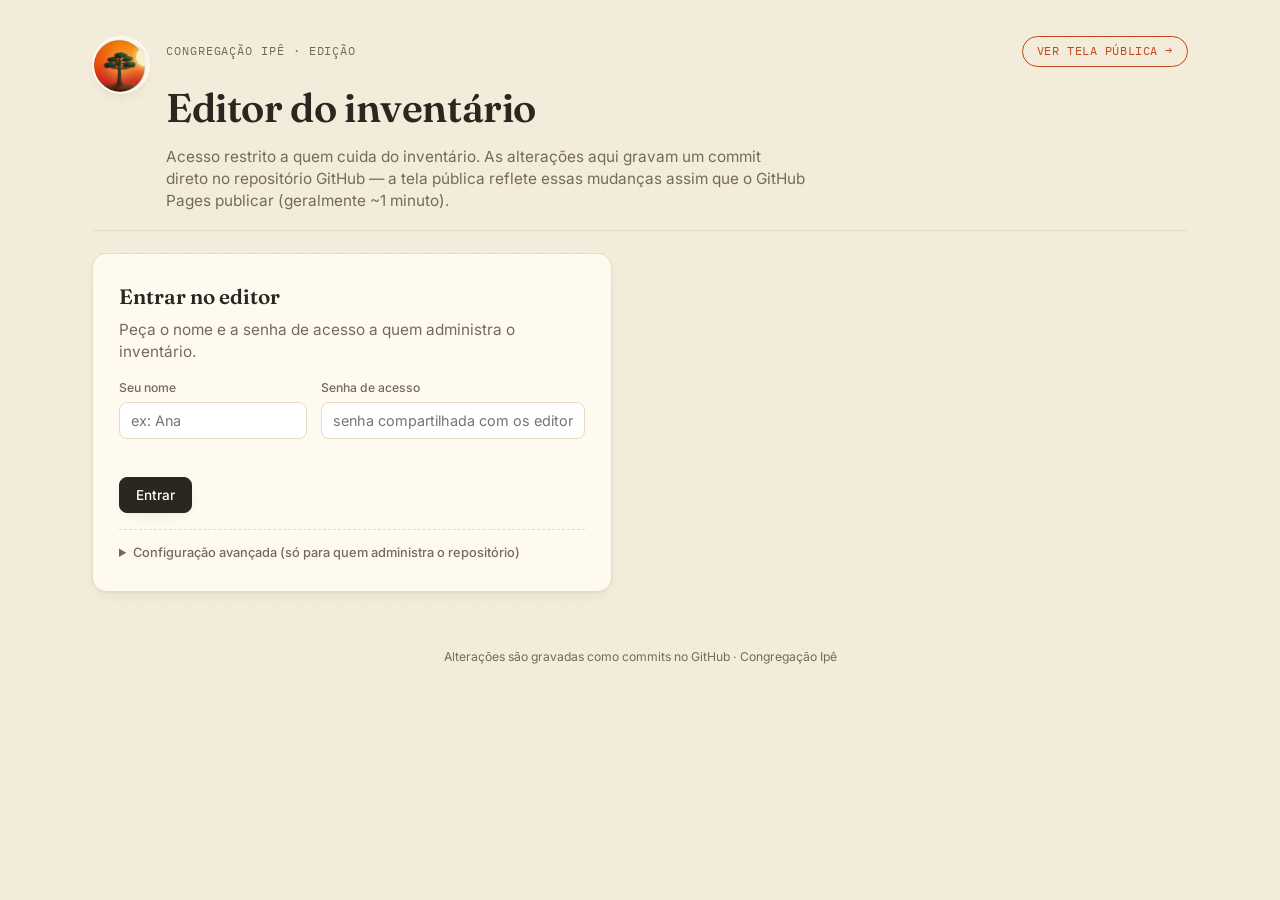
==== editor.html @ e7615183 "Paineis de estatistica clicaveis e ajustes de responsividade mobile Os 4 cards do dashboard (itens, " ====
<!DOCTYPE html>
<html lang="pt-BR">
<head>
<meta charset="UTF-8">
<title>Editor — Balcão de Literatura</title>
<link rel="icon" type="image/png" href="logo.png">
<link rel="preconnect" href="https://fonts.googleapis.com">
<link href="https://fonts.googleapis.com/css2?family=Fraunces:opsz,wght@9..144,400;9..144,500;9..144,600&family=Inter:wght@400;500;600&family=IBM+Plex+Mono:wght@500&display=swap" rel="stylesheet">
<link rel="stylesheet" href="style.css">
</head>
<body>
<div class="wrap">

  <div class="masthead">
    <div class="brandrow">
      <img src="logo.png" alt="Símbolo da Congregação Ipê" class="brandmark">
      <div class="brandtext">
        <p class="eyebrow"><span>Congregação Ipê · Edição</span><a class="badge-link" href="index.html">Ver tela pública →</a></p>
        <h1>Editor do inventário</h1>
        <p class="sub">Acesso restrito a quem cuida do inventário. As alterações aqui gravam um commit direto no repositório GitHub — a tela pública reflete essas mudanças assim que o GitHub Pages publicar (geralmente ~1 minuto).</p>
      </div>
    </div>
  </div>

  <!-- Tela de login: nada do inventário aparece antes de entrar -->
  <div class="login-gate" id="loginGate">
    <h2>Entrar no editor</h2>
    <p class="sub" style="margin-bottom:16px;">Peça o nome e a senha de acesso a quem administra o inventário.</p>
    <div class="login-fields">
      <div>
        <label>Seu nome</label>
        <input type="text" id="cfgName" placeholder="ex: Ana">
      </div>
      <div>
        <label>Senha de acesso</label>
        <input type="password" id="cfgToken" placeholder="senha compartilhada com os editores">
      </div>
    </div>
    <div class="newitem-error" id="loginError"></div>
    <div class="row" style="margin-top:14px;">
      <button class="btnline primary" id="btnLogin">Entrar</button>
    </div>
    <details class="advanced">
      <summary>Configuração avançada (só para quem administra o repositório)</summary>
      <div class="settings-grid">
        <div>
          <label>Usuário/organização do GitHub</label>
          <input type="text" id="cfgOwner" placeholder="vctorAgto">
        </div>
        <div>
          <label>Nome do repositório</label>
          <input type="text" id="cfgRepo" placeholder="inventario-ipe">
        </div>
        <div>
          <label>Branch</label>
          <input type="text" id="cfgBranch" placeholder="main">
        </div>
        <div>
          <label>Caminho do arquivo de dados</label>
          <input type="text" id="cfgPath" placeholder="data.json">
        </div>
      </div>
      <div class="settings-note">
        Deixe em branco pra usar os valores padrão deste repositório. A "senha de acesso" é, por baixo dos
        panos, um token do GitHub (fine-grained, permissão só de "Contents: Read and write" neste repositório)
        — quem administra gera esse token em github.com → Settings → Developer settings → Fine-grained tokens,
        e compartilha com os editores como se fosse uma senha única. Qualquer pessoa com essa senha consegue
        editar o repositório: não compartilhe fora do grupo de editores.
      </div>
    </details>
  </div>

  <!-- Conteúdo do editor: só aparece depois de entrar com sucesso -->
  <div id="appView" hidden>
    <div class="statusbar" id="statusbar"></div>

    <div class="row" style="justify-content:flex-end; margin-bottom:4px;">
      <button class="btnline small" id="btnLogout">Sair</button>
    </div>

    <div class="dash" id="dash"></div>

    <div class="searchrow">
      <input type="text" id="search" placeholder="Buscar por título ou código…">
    </div>

    <div class="drawers" id="drawers"></div>

    <div class="bulkrow">
      <h2 id="sectionTitle">Todos os itens</h2>
      <div class="bulkrow-actions">
        <button class="btnline" id="btnNewItem">+ Novo item</button>
        <button class="btnline" id="btnLoad">Recarregar do GitHub</button>
        <button class="btnline" id="bulkVerify">Marcar visíveis como verificados</button>
        <button class="btnline" id="btnCountMode">Iniciar novo levantamento</button>
        <button class="btnline primary" id="btnSave" disabled>Salvar no GitHub</button>
      </div>
    </div>

    <div class="count-progress" id="countProgress" hidden>
      <p id="countProgressText"></p>
      <div class="progress-outer"><div class="progress-inner" id="countProgressBar" style="width:0%"></div></div>
    </div>

    <div class="newitem-panel" id="newItemPanel" hidden>
      <h3 id="niHeading">Adicionar novo item</h3>
      <div class="newitem-grid">
        <div>
          <label>Código<span class="req">obrigatório</span></label>
          <input type="text" id="niCode" placeholder="ex: wp24.1">
        </div>
        <div>
          <label>Título<span class="req">obrigatório</span></label>
          <input type="text" id="niTitle" placeholder="ex: Como saber o que é certo e errado">
        </div>
        <div>
          <label>Categoria</label>
          <select id="niCat"></select>
        </div>
        <div>
          <label>Quantidade</label>
          <input type="number" id="niQty" min="0" value="0">
        </div>
        <div class="settings-full">
          <label>URL da imagem (opcional)</label>
          <input type="text" id="niImage" placeholder="https://.../capa-da-publicacao.jpg">
        </div>
      </div>
      <div class="newitem-error" id="niError"></div>
      <div class="row" style="margin-top:12px; justify-content:space-between;">
        <button class="btnline danger" id="btnNewItemRemove" hidden>Remover item</button>
        <div class="row" style="margin-left:auto;">
          <button class="btnline" id="btnNewItemCancel">Cancelar</button>
          <button class="btnline primary" id="btnNewItemConfirm">Adicionar item</button>
        </div>
      </div>
    </div>

    <div class="grid" id="grid"></div>
  </div>

  <footer>Alterações são gravadas como commits no GitHub · Congregação Ipê</footer>
</div>

<div class="toast" id="toast" hidden></div>

<div class="modal-overlay" id="modalOverlay" hidden>
  <div class="modal-card">
    <h3 id="modalTitle">Confirmar</h3>
    <p id="modalMessage"></p>
    <div class="row" style="justify-content:flex-end; margin-top:18px;">
      <button class="btnline" id="modalCancel">Cancelar</button>
      <button class="btnline primary" id="modalConfirm">Confirmar</button>
    </div>
  </div>
</div>

<script src="shared.js"></script>
<script>
// Valores padrão deste repositório — quem só tem a senha de acesso não precisa preencher nada disso.
const DEFAULTS = { owner: 'vctorAgto', repo: 'inventario-ipe', branch: 'main', path: 'data.json' };

let items = [];
let currentSha = null;
let dirty = false;
let activeCategory = CATEGORIES[0];
let searchTerm = "";
let editingIndex = null; // null = modo "novo item"; numero = editando items[editingIndex]
let statFilter = null; // null = navega por categoria; 'all' | 'verified' | 'attention'
let countMode = false;
let sessionConfirmed = new Set(); // codigos ja confirmados no levantamento em andamento

const els = {
  loginGate: document.getElementById('loginGate'),
  appView: document.getElementById('appView'),
  loginError: document.getElementById('loginError'),
  btnLogin: document.getElementById('btnLogin'),
  btnLogout: document.getElementById('btnLogout'),
  name: document.getElementById('cfgName'),
  owner: document.getElementById('cfgOwner'),
  repo: document.getElementById('cfgRepo'),
  branch: document.getElementById('cfgBranch'),
  path: document.getElementById('cfgPath'),
  token: document.getElementById('cfgToken'),
  statusbar: document.getElementById('statusbar'),
  drawers: document.getElementById('drawers'),
  grid: document.getElementById('grid'),
  dash: document.getElementById('dash'),
  sectionTitle: document.getElementById('sectionTitle'),
  btnSave: document.getElementById('btnSave'),
  btnLoad: document.getElementById('btnLoad'),
  bulkVerify: document.getElementById('bulkVerify'),
  search: document.getElementById('search'),
  btnNewItem: document.getElementById('btnNewItem'),
  btnCountMode: document.getElementById('btnCountMode'),
  countProgress: document.getElementById('countProgress'),
  countProgressText: document.getElementById('countProgressText'),
  countProgressBar: document.getElementById('countProgressBar'),
  toast: document.getElementById('toast'),
  modalOverlay: document.getElementById('modalOverlay'),
  modalTitle: document.getElementById('modalTitle'),
  modalMessage: document.getElementById('modalMessage'),
  modalCancel: document.getElementById('modalCancel'),
  modalConfirm: document.getElementById('modalConfirm'),
  newItemPanel: document.getElementById('newItemPanel'),
  niHeading: document.getElementById('niHeading'),
  niCode: document.getElementById('niCode'),
  niTitle: document.getElementById('niTitle'),
  niCat: document.getElementById('niCat'),
  niQty: document.getElementById('niQty'),
  niImage: document.getElementById('niImage'),
  niError: document.getElementById('niError'),
  btnNewItemCancel: document.getElementById('btnNewItemCancel'),
  btnNewItemConfirm: document.getElementById('btnNewItemConfirm'),
  btnNewItemRemove: document.getElementById('btnNewItemRemove')
};

function loadConfig(){
  const cfg = JSON.parse(localStorage.getItem('inv-github-config') || '{}');
  els.name.value = cfg.name || '';
  els.owner.value = cfg.owner || '';
  els.repo.value = cfg.repo || '';
  els.branch.value = cfg.branch || '';
  els.path.value = cfg.path || '';
  els.token.value = cfg.token || '';
  return cfg;
}
function saveConfig(){
  const cfg = {
    name: els.name.value.trim(),
    owner: els.owner.value.trim(),
    repo: els.repo.value.trim(),
    branch: els.branch.value.trim(),
    path: els.path.value.trim(),
    token: els.token.value.trim()
  };
  localStorage.setItem('inv-github-config', JSON.stringify(cfg));
  return cfg;
}
function getConfig(){
  const cfg = JSON.parse(localStorage.getItem('inv-github-config') || '{}');
  return {
    name: cfg.name || '',
    owner: cfg.owner || DEFAULTS.owner,
    repo: cfg.repo || DEFAULTS.repo,
    branch: cfg.branch || DEFAULTS.branch,
    path: cfg.path || DEFAULTS.path,
    token: cfg.token || ''
  };
}

function apiUrl(cfg){
  return `https://api.github.com/repos/${cfg.owner}/${cfg.repo}/contents/${cfg.path}`;
}

function setStatus(msg, isError){
  els.statusbar.textContent = msg;
  els.statusbar.classList.toggle('error', !!isError);
}

function showConfirm(message, opts){
  opts = opts || {};
  const title = opts.title || 'Confirmar';
  const confirmLabel = opts.confirmLabel || 'Confirmar';
  const danger = !!opts.danger;
  return new Promise((resolve) => {
    els.modalTitle.textContent = title;
    els.modalMessage.textContent = message;
    els.modalConfirm.textContent = confirmLabel;
    els.modalConfirm.classList.toggle('danger', danger);
    els.modalConfirm.classList.toggle('primary', !danger);
    els.modalOverlay.hidden = false;
    requestAnimationFrame(() => els.modalOverlay.classList.add('show'));

    function cleanup(result){
      els.modalOverlay.classList.remove('show');
      setTimeout(() => { els.modalOverlay.hidden = true; }, 150);
      els.modalConfirm.removeEventListener('click', onConfirm);
      els.modalCancel.removeEventListener('click', onCancel);
      els.modalOverlay.removeEventListener('click', onBackdrop);
      resolve(result);
    }
    function onConfirm(){ cleanup(true); }
    function onCancel(){ cleanup(false); }
    function onBackdrop(e){ if(e.target === els.modalOverlay) cleanup(false); }

    els.modalConfirm.addEventListener('click', onConfirm);
    els.modalCancel.addEventListener('click', onCancel);
    els.modalOverlay.addEventListener('click', onBackdrop);
  });
}

let toastTimer = null;
function showToast(msg, isError){
  clearTimeout(toastTimer);
  els.toast.textContent = msg;
  els.toast.hidden = false;
  els.toast.classList.toggle('error', !!isError);
  requestAnimationFrame(() => els.toast.classList.add('show'));
  toastTimer = setTimeout(() => {
    els.toast.classList.remove('show');
    setTimeout(() => { els.toast.hidden = true; }, 250);
  }, 4000);
}

function showApp(){
  els.loginGate.hidden = true;
  els.appView.hidden = false;
}
function showGate(msg, isError){
  els.appView.hidden = true;
  els.loginGate.hidden = false;
  els.loginError.textContent = msg || '';
  els.loginError.classList.toggle('error', !!isError);
}

async function loadFromGitHub(){
  const cfg = getConfig();
  if(!cfg.token){
    showGate('Preencha a senha de acesso para entrar.', true);
    return false;
  }
  setStatus('Carregando do GitHub...');
  try{
    const res = await fetch(`${apiUrl(cfg)}?ref=${encodeURIComponent(cfg.branch)}`, {
      headers: { 'Authorization': `Bearer ${cfg.token}`, 'Accept': 'application/vnd.github+json' }
    });
    if(!res.ok){
      const body = await res.text();
      throw new Error(`HTTP ${res.status} — ${body.slice(0,200)}`);
    }
    const json = await res.json();
    currentSha = json.sha;
    const decoded = base64ToUtf8(json.content.replace(/\n/g, ''));
    const payload = JSON.parse(decoded);
    items = payload.items || [];
    dirty = false;
    els.btnSave.disabled = true;
    showApp();
    setStatus('Carregado do GitHub. Última atualização: ' + formatDateTime(payload.updatedAt));
    render();
    return true;
  }catch(e){
    showGate('Não foi possível entrar: ' + e.message, true);
    return false;
  }
}

async function saveToGitHub(){
  const cfg = getConfig();
  if(!cfg.token){
    showGate('Preencha a senha de acesso.', true);
    return;
  }
  setStatus('Salvando no GitHub...');
  els.btnSave.disabled = true;
  const originalLabel = els.btnSave.textContent;
  els.btnSave.textContent = 'Salvando...';
  try{
    const payload = { items, updatedAt: new Date().toISOString() };
    const content = utf8ToBase64(JSON.stringify(payload, null, 2));
    const quem = cfg.name ? cfg.name : 'Editor';
    const body = {
      message: `Atualiza inventário — ${quem} — ` + new Date().toLocaleString('pt-BR'),
      content,
      branch: cfg.branch
    };
    if(currentSha) body.sha = currentSha;
    const res = await fetch(apiUrl(cfg), {
      method: 'PUT',
      headers: {
        'Authorization': `Bearer ${cfg.token}`,
        'Accept': 'application/vnd.github+json',
        'Content-Type': 'application/json'
      },
      body: JSON.stringify(body)
    });
    if(!res.ok){
      const errBody = await res.text();
      throw new Error(`HTTP ${res.status} — ${errBody.slice(0,200)}`);
    }
    const json = await res.json();
    currentSha = json.content.sha;
    dirty = false;
    setStatus('Salvo no GitHub às ' + new Date().toLocaleTimeString('pt-BR') + '. A tela pública atualiza em ~1 minuto.');
    showToast('✓ Inventário salvo no GitHub com sucesso.');
    els.btnSave.textContent = 'Salvo ✓';
    setTimeout(() => { els.btnSave.textContent = originalLabel; }, 2500);
  }catch(e){
    setStatus('Falha ao salvar: ' + e.message + ' — nada foi perdido, tente salvar de novo.', true);
    showToast('Falha ao salvar: ' + e.message, true);
    els.btnSave.textContent = originalLabel;
    els.btnSave.disabled = false;
  }
}

function markDirty(){
  dirty = true;
  els.btnSave.disabled = false;
  setStatus('Alterações não salvas — clique em "Salvar no GitHub" para gravar.');
}

function renderDash(){
  const countable = items.filter(it => it.quantity !== null);
  const total = countable.length;
  const verified = items.filter(it => it.status === 'Verificado').length;
  const totalQty = countable.reduce((s,it) => s + (Number(it.quantity)||0), 0);
  const pct = total ? Math.round((verified/total)*100) : 0;
  const attention = items.filter(it=>it.status==='Repor'||it.status==='Baixo Estoque').length;
  const isActive = (f) => statFilter === f ? 'active' : '';
  els.dash.innerHTML = `
    <div class="stat ${isActive('all')}" data-filter="all"><div class="n">${items.length}</div><div class="l">Itens no catálogo</div></div>
    <div class="stat ${isActive('all')}" data-filter="all"><div class="n">${totalQty.toLocaleString('pt-BR')}</div><div class="l">Exemplares em estoque</div></div>
    <div class="stat ${isActive('verified')}" data-filter="verified"><div class="n">${verified}/${total}</div><div class="l">Verificados</div>
      <div class="progress-outer"><div class="progress-inner" style="width:${pct}%"></div></div>
    </div>
    <div class="stat ${isActive('attention')}" data-filter="attention"><div class="n">${attention}</div><div class="l">Precisam de atenção</div></div>
  `;
  if(countMode) return;
  els.dash.querySelectorAll('.stat[data-filter]').forEach(el => {
    el.addEventListener('click', () => {
      statFilter = el.dataset.filter;
      searchTerm = '';
      els.search.value = '';
      renderDrawers();
      renderGrid();
    });
  });
}

function renderDrawers(){
  els.drawers.innerHTML = CATEGORIES.map(cat => {
    const key = CAT_KEY[cat];
    const catItems = items.filter(it => it.cat === cat);
    const verified = catItems.filter(it => it.status === 'Verificado').length;
    const active = (!searchTerm && !statFilter && cat === activeCategory) ? 'active' : '';
    return `<div class="drawer ${active}" data-cat="${cat}" style="--cat-color:var(--${key});--cat-bg:var(--${key}-bg);">
      <span class="icon">${ICONS[cat]}</span>
      <span class="name">${cat}</span>
      <span class="count">${verified}/${catItems.length} verificados</span>
    </div>`;
  }).join('');
  els.drawers.querySelectorAll('.drawer').forEach(el => {
    el.addEventListener('click', () => {
      activeCategory = el.dataset.cat;
      statFilter = null;
      searchTerm = '';
      els.search.value = '';
      renderDrawers();
      renderGrid();
    });
  });
}

function visibleItems(){
  if(countMode){
    let list = items.filter(it => !sessionConfirmed.has(it.code));
    if(searchTerm){
      const t = searchTerm.toLowerCase();
      list = list.filter(it => it.title.toLowerCase().includes(t) || it.code.toLowerCase().includes(t));
    }
    return list;
  }
  if(searchTerm){
    const t = searchTerm.toLowerCase();
    return items.filter(it => it.title.toLowerCase().includes(t) || it.code.toLowerCase().includes(t));
  }
  if(statFilter === 'all') return items;
  if(statFilter === 'verified') return items.filter(it => it.status === 'Verificado');
  if(statFilter === 'attention') return items.filter(it => it.status === 'Repor' || it.status === 'Baixo Estoque');
  return items.filter(it => it.cat === activeCategory);
}

function normalCardHTML(it, idx){
  const key = CAT_KEY[it.cat];
  const tok = STATUS_TOKEN[it.status] || 'pendente';
  const quantidadeHTML = it.quantity === null
    ? `<span class="continuo">Controle contínuo</span>`
    : `<div class="stepper">
        <button data-act="dec" data-idx="${idx}" aria-label="Diminuir">−</button>
        <input type="number" min="0" value="${it.quantity}" data-idx="${idx}" data-act="qty">
        <button data-act="inc" data-idx="${idx}" aria-label="Aumentar">+</button>
      </div>`;
  const thumbHTML = it.image ? `<img class="thumb" src="${it.image}" alt="${it.title}" loading="lazy" onerror="this.remove()">` : '';
  return `<div class="card" style="--cat-color:var(--${key});--cat-bg:var(--${key}-bg);">
    <button class="editbtn" data-act="edit" data-idx="${idx}">Editar</button>
    <span class="hole"></span>
    ${thumbHTML}
    <span class="code">${it.code}</span>
    <p class="title">${it.title}</p>
    <div class="row">
      ${quantidadeHTML}
      <select class="status" data-idx="${idx}" style="background:var(--${tok}-bg);color:var(--${tok});">
        <option ${it.status==='Pendente'?'selected':''}>Pendente</option>
        <option ${it.status==='Verificado'?'selected':''}>Verificado</option>
        <option ${it.status==='Baixo Estoque'?'selected':''}>Baixo Estoque</option>
        <option ${it.status==='Repor'?'selected':''}>Repor</option>
      </select>
    </div>
    <textarea class="note" rows="1" placeholder="Observação…" data-idx="${idx}">${it.note||''}</textarea>
    ${it.lastChecked ? `<div class="lastcheck">Verificado em ${it.lastChecked}</div>` : ''}
  </div>`;
}

function countCardHTML(it, idx){
  const key = CAT_KEY[it.cat];
  const quantidadeHTML = it.quantity === null
    ? `<span class="continuo">Controle contínuo</span>`
    : `<div class="stepper">
        <button data-act="dec" data-idx="${idx}" aria-label="Diminuir">−</button>
        <input type="number" min="0" value="${it.quantity}" data-idx="${idx}" data-act="qty">
        <button data-act="inc" data-idx="${idx}" aria-label="Aumentar">+</button>
      </div>`;
  const thumbHTML = it.image ? `<img class="thumb" src="${it.image}" alt="${it.title}" loading="lazy" onerror="this.remove()">` : '';
  return `<div class="card count-card" style="--cat-color:var(--${key});--cat-bg:var(--${key}-bg);">
    <span class="hole"></span>
    ${thumbHTML}
    <span class="code">${it.code}</span>
    <p class="title">${it.title}</p>
    <div class="row">
      ${quantidadeHTML}
    </div>
    <button class="btnline primary" data-act="confirm" data-idx="${idx}" style="width:100%;margin-top:11px;">Confirmar contagem ✓</button>
  </div>`;
}

function renderCountProgress(){
  const total = items.length;
  const done = sessionConfirmed.size;
  const pct = total ? Math.round((done/total)*100) : 0;
  els.countProgressText.textContent = `${done} de ${total} confirmados`;
  els.countProgressBar.style.width = pct + '%';
}

function renderGrid(){
  const list = visibleItems();
  if(countMode){
    renderCountProgress();
    els.sectionTitle.textContent = searchTerm ? `Resultados para "${searchTerm}"` : 'Levantamento em andamento';
    if(!list.length){
      els.grid.innerHTML = '<div class="empty">🎉 Levantamento concluído! Todos os itens foram confirmados. Clique em "Salvar no GitHub" pra gravar, ou "Encerrar levantamento" pra voltar à edição normal.</div>';
      return;
    }
    els.grid.innerHTML = list.map((it) => countCardHTML(it, items.indexOf(it))).join('');
    els.grid.querySelectorAll('[data-act="inc"]').forEach(b => b.addEventListener('click', () => bump(b.dataset.idx, 1)));
    els.grid.querySelectorAll('[data-act="dec"]').forEach(b => b.addEventListener('click', () => bump(b.dataset.idx, -1)));
    els.grid.querySelectorAll('[data-act="qty"]').forEach(inp => inp.addEventListener('change', () => {
      const idx = inp.dataset.idx;
      items[idx].quantity = Math.max(0, parseInt(inp.value)||0);
      markDirty();
    }));
    els.grid.querySelectorAll('[data-act="confirm"]').forEach(b => b.addEventListener('click', () => confirmCount(Number(b.dataset.idx))));
    return;
  }

  const filterLabels = { all: 'Todos os itens', verified: 'Itens verificados', attention: 'Itens que precisam de atenção' };
  els.sectionTitle.textContent = searchTerm ? `Resultados para "${searchTerm}"` : (filterLabels[statFilter] || activeCategory);
  if(!list.length){
    els.grid.innerHTML = '<div class="empty">Nenhum item encontrado. Clique em "Recarregar do GitHub" se a lista estiver vazia.</div>';
    return;
  }
  els.grid.innerHTML = list.map((it) => normalCardHTML(it, items.indexOf(it))).join('');

  els.grid.querySelectorAll('[data-act="inc"]').forEach(b => b.addEventListener('click', () => bump(b.dataset.idx, 1)));
  els.grid.querySelectorAll('[data-act="dec"]').forEach(b => b.addEventListener('click', () => bump(b.dataset.idx, -1)));
  els.grid.querySelectorAll('[data-act="edit"]').forEach(b => b.addEventListener('click', () => openEditPanel(Number(b.dataset.idx))));
  els.grid.querySelectorAll('[data-act="qty"]').forEach(inp => inp.addEventListener('change', () => {
    const idx = inp.dataset.idx;
    items[idx].quantity = Math.max(0, parseInt(inp.value)||0);
    afterEdit();
  }));
  els.grid.querySelectorAll('select.status').forEach(sel => sel.addEventListener('change', () => {
    const idx = sel.dataset.idx;
    items[idx].status = sel.value;
    if(sel.value === 'Verificado'){
      items[idx].lastChecked = new Date().toLocaleString('pt-BR');
    }
    afterEdit();
  }));
  els.grid.querySelectorAll('textarea.note').forEach(ta => ta.addEventListener('input', () => {
    items[ta.dataset.idx].note = ta.value;
    markDirty();
  }));
}

function confirmCount(idx){
  const it = items[idx];
  it.status = (it.quantity||0) === 0 ? 'Repor' : 'Verificado';
  it.lastChecked = new Date().toLocaleString('pt-BR');
  sessionConfirmed.add(it.code);
  afterEdit();
}

function startCountMode(){
  countMode = true;
  sessionConfirmed = new Set();
  searchTerm = '';
  els.search.value = '';
  els.drawers.hidden = true;
  els.countProgress.hidden = false;
  els.btnNewItem.hidden = true;
  els.btnLoad.hidden = true;
  els.bulkVerify.hidden = true;
  els.btnCountMode.textContent = 'Encerrar levantamento';
  render();
}

function endCountMode(){
  countMode = false;
  els.drawers.hidden = false;
  els.countProgress.hidden = true;
  els.btnNewItem.hidden = false;
  els.btnLoad.hidden = false;
  els.bulkVerify.hidden = false;
  els.btnCountMode.textContent = 'Iniciar novo levantamento';
  render();
}

function bump(idx, delta){
  items[idx].quantity = Math.max(0, (items[idx].quantity||0) + delta);
  afterEdit();
}

function afterEdit(){
  renderDash();
  renderDrawers();
  renderGrid();
  markDirty();
}

function render(){
  renderDash();
  renderDrawers();
  renderGrid();
}

els.search.addEventListener('input', (e) => {
  searchTerm = e.target.value.trim();
  renderDrawers();
  renderGrid();
});

els.bulkVerify.addEventListener('click', () => {
  const list = visibleItems();
  const now = new Date().toLocaleString('pt-BR');
  list.forEach(it => { it.status = 'Verificado'; it.lastChecked = now; });
  afterEdit();
});

els.btnCountMode.addEventListener('click', async () => {
  if(countMode){
    endCountMode();
  }else{
    const ok = await showConfirm(
      'Isso vai listar todos os itens como pendentes de contagem, até você confirmar cada um. Continuar?',
      { title: 'Iniciar levantamento', confirmLabel: 'Iniciar' }
    );
    if(!ok) return;
    startCountMode();
  }
});

els.btnLoad.addEventListener('click', loadFromGitHub);
els.btnSave.addEventListener('click', saveToGitHub);

els.btnLogin.addEventListener('click', async () => {
  if(!els.token.value.trim()){
    showGate('Preencha a senha de acesso.', true);
    return;
  }
  saveConfig();
  els.btnLogin.disabled = true;
  await loadFromGitHub();
  els.btnLogin.disabled = false;
});

els.btnLogout.addEventListener('click', async () => {
  if(dirty){
    const ok = await showConfirm('Existem alterações não salvas. Sair mesmo assim?', { title: 'Sair sem salvar?', confirmLabel: 'Sair', danger: true });
    if(!ok) return;
  }
  localStorage.removeItem('inv-github-config');
  els.token.value = '';
  items = [];
  dirty = false;
  showGate('Você saiu. Entre novamente com a senha de acesso.');
});

// --- Painel de item: adicionar novo ou editar existente (código é sempre obrigatório) ---
els.niCat.innerHTML = CATEGORIES.map(c => `<option>${c}</option>`).join('');

function openNewItemPanel(){
  editingIndex = null;
  els.niHeading.textContent = 'Adicionar novo item';
  els.btnNewItemConfirm.textContent = 'Adicionar item';
  els.btnNewItemRemove.hidden = true;
  els.newItemPanel.hidden = false;
  els.niCode.value = '';
  els.niTitle.value = '';
  els.niCat.value = activeCategory;
  els.niQty.value = 0;
  els.niImage.value = '';
  els.niError.textContent = '';
  els.niCode.focus();
}

function openEditPanel(idx){
  editingIndex = idx;
  const it = items[idx];
  els.niHeading.textContent = 'Editar item';
  els.btnNewItemConfirm.textContent = 'Salvar alterações';
  els.btnNewItemRemove.hidden = false;
  els.newItemPanel.hidden = false;
  els.niCode.value = it.code;
  els.niTitle.value = it.title;
  els.niCat.value = it.cat;
  els.niQty.value = it.quantity === null ? 0 : it.quantity;
  els.niImage.value = it.image || '';
  els.niError.textContent = '';
  els.newItemPanel.scrollIntoView({ behavior: 'smooth', block: 'center' });
  els.niCode.focus();
}

function closeNewItemPanel(){
  els.newItemPanel.hidden = true;
  els.niError.textContent = '';
  editingIndex = null;
}
els.btnNewItem.addEventListener('click', openNewItemPanel);
els.btnNewItemCancel.addEventListener('click', closeNewItemPanel);

els.btnNewItemConfirm.addEventListener('click', () => {
  const code = els.niCode.value.trim();
  const title = els.niTitle.value.trim();
  const cat = els.niCat.value;
  const quantity = Math.max(0, parseInt(els.niQty.value) || 0);
  const image = els.niImage.value.trim();

  if(!code){
    els.niError.textContent = 'O código é obrigatório.';
    els.niCode.focus();
    return;
  }
  if(!title){
    els.niError.textContent = 'O título é obrigatório.';
    els.niTitle.focus();
    return;
  }
  const codeLower = code.toLowerCase();
  const clash = items.some((it, i) => i !== editingIndex && it.code.toLowerCase() === codeLower);
  if(clash){
    els.niError.textContent = `Já existe um item com o código "${code}". Use um código diferente.`;
    els.niCode.focus();
    return;
  }

  if(editingIndex === null){
    items.push({ code, title, cat, image, quantity, status: 'Pendente', note: '', lastChecked: null });
  }else{
    const it = items[editingIndex];
    it.code = code;
    it.title = title;
    it.cat = cat;
    it.image = image;
    it.quantity = quantity;
  }

  activeCategory = cat;
  searchTerm = '';
  els.search.value = '';
  closeNewItemPanel();
  afterEdit();
});

els.btnNewItemRemove.addEventListener('click', async () => {
  if(editingIndex === null) return;
  const it = items[editingIndex];
  const ok = await showConfirm(`Remover "${it.title}" (${it.code}) do inventário?`, { title: 'Remover item?', confirmLabel: 'Remover', danger: true });
  if(!ok) return;
  items.splice(editingIndex, 1);
  closeNewItemPanel();
  afterEdit();
});

window.addEventListener('beforeunload', (e) => {
  if(dirty){ e.preventDefault(); e.returnValue = ''; }
});

const savedCfg = loadConfig();
if(savedCfg.token){
  showGate('Entrando...');
  loadFromGitHub();
}else{
  showGate();
}
</script>
</body>
</html>
---- style.css ----
:root{
  --bg:#f4ecda;
  --paper:#fffaf0;
  --ink:#2b2620;
  --ink-soft:#746a5c;
  --line:#e6dcc2;
  --accent:#c1481a;
  --shadow: 0 1px 2px rgba(43,38,32,.04), 0 6px 16px -8px rgba(43,38,32,.12);
  --shadow-hover: 0 2px 4px rgba(43,38,32,.06), 0 14px 28px -12px rgba(43,38,32,.18);

  --biblias:#7a2e2e;      --biblias-bg:#f5e4e1;
  --sentinela:#2b4570;    --sentinela-bg:#e3eaf6;
  --despertai:#a8571c;    --despertai-bg:#faead6;
  --livro:#2f6b4f;        --livro-bg:#e1f0e6;
  --livrolg:#1f7a7a;      --livrolg-bg:#dcf1f1;
  --brochura:#6a3f8f;     --brochura-bg:#ece1f5;
  --folheto:#55606b;      --folheto-bg:#e6eaee;
  --cartilha:#96790f;     --cartilha-bg:#f6efd4;
  --cantico:#a83b6b;      --cantico-bg:#f7e0ec;
  --outros:#6b4a35;       --outros-bg:#eee4da;

  --pendente:#8a8378;      --pendente-bg:#ecece6;
  --verificado:#2c5c3f;    --verificado-bg:#dfeee3;
  --baixo:#b5761a;         --baixo-bg:#faedd6;
  --repor:#a83a3a;         --repor-bg:#f7e0e0;
}

*{box-sizing:border-box;}
html,body{margin:0;}
body{
  background-color:var(--bg);
  background-image:
    radial-gradient(rgba(43,38,32,.035) 1px, transparent 1px);
  background-size:22px 22px;
  color:var(--ink);
  font-family:'Inter',system-ui,sans-serif;
  line-height:1.45;
}
h1,h2,h3{
  font-family:'Fraunces',serif;
  font-weight:600;
  margin:0;
}
.wrap{max-width:1140px;margin:0 auto;padding:36px 22px 90px;}

/* Masthead */
.masthead{margin-bottom:22px;padding-bottom:18px;border-bottom:1px solid var(--line);}
.brandrow{display:flex;gap:16px;align-items:flex-start;}
.brandmark{
  width:58px;height:58px;border-radius:50%;object-fit:cover;flex-shrink:0;
  box-shadow:var(--shadow);border:2px solid var(--paper);
}
.brandtext{flex:1;min-width:0;}
.eyebrow{
  display:flex;justify-content:space-between;align-items:center;flex-wrap:wrap;gap:8px;
  font-family:'IBM Plex Mono',monospace;
  font-size:.72rem;letter-spacing:.08em;text-transform:uppercase;
  color:var(--ink-soft);margin:0 0 12px;
}
.badge-link{
  color:var(--accent);text-decoration:none;border:1px solid var(--accent);
  border-radius:20px;padding:6px 14px;font-size:.72rem;letter-spacing:.05em;
  transition:.15s;
}
.badge-link:hover{background:var(--accent);color:#fff;box-shadow:var(--shadow);}
.masthead h1{font-size:2.5rem;margin-bottom:9px;letter-spacing:-.01em;}
.sub{color:var(--ink-soft);max-width:640px;margin:0;font-size:.96rem;}

/* Status bar */
.statusbar{
  background:var(--paper);border:1px solid var(--line);border-radius:10px;
  padding:11px 16px;font-size:.85rem;margin:16px 0;color:var(--ink-soft);
  box-shadow:var(--shadow);
}
.statusbar.error{border-color:#c96b6b;color:#a33;background:#fbeaea;}

/* Login gate (editor.html) */
.login-gate{
  background:var(--paper);border:1px solid var(--line);border-radius:14px;
  padding:28px 26px;margin:20px 0 40px;box-shadow:var(--shadow);max-width:520px;
}
.login-gate h2{font-size:1.3rem;margin-bottom:6px;}
.newitem-error.error{color:#a83a3a;}

/* Settings */
.settings{
  background:var(--paper);border:1px solid var(--line);border-radius:12px;
  padding:16px 20px;margin-bottom:16px;box-shadow:var(--shadow);
}
.settings summary{cursor:pointer;font-weight:600;font-size:.94rem;list-style:none;}
.settings summary::-webkit-details-marker{display:none;}
.settings summary::before{content:'▸ ';color:var(--accent);}
.settings[open] summary::before{content:'▾ ';}
.settings-grid{display:grid;grid-template-columns:repeat(2,1fr);gap:14px;margin-top:16px;}
.settings-full{grid-column:1/-1;}
.settings-note{font-size:.78rem;color:var(--ink-soft);margin-top:12px;line-height:1.6;}
.login-fields{display:grid;grid-template-columns:1fr 1.4fr;gap:14px;margin-top:6px;}
.advanced{margin-top:16px;border-top:1px dashed var(--line);padding-top:14px;}
.advanced summary{font-size:.8rem;color:var(--ink-soft);font-weight:500;}
.advanced summary::before{color:var(--ink-soft);}

label{display:block;font-size:.76rem;color:var(--ink-soft);margin-bottom:5px;font-weight:500;}
input[type=text],input[type=password],input[type=number],select,textarea{
  width:100%;border:1px solid var(--line);border-radius:8px;padding:9px 11px;
  font-family:inherit;font-size:.9rem;background:#fff;color:var(--ink);
  transition:border-color .15s, box-shadow .15s;
}
input:focus,select:focus,textarea:focus{
  outline:none;border-color:var(--accent);box-shadow:0 0 0 3px rgba(168,87,28,.14);
}

.row{display:flex;gap:8px;flex-wrap:wrap;}

.btnline{
  border:1px solid var(--line);background:var(--paper);color:var(--ink);
  padding:9px 16px;border-radius:8px;cursor:pointer;font-size:.85rem;font-weight:500;
  transition:.15s;font-family:inherit;box-shadow:var(--shadow);
}
.btnline:hover:not(:disabled){border-color:var(--accent);color:var(--accent);box-shadow:var(--shadow-hover);transform:translateY(-1px);}
.btnline.primary{background:var(--ink);color:#fff;border-color:var(--ink);}
.btnline.primary:hover:not(:disabled){background:var(--accent);border-color:var(--accent);color:#fff;}
.btnline.danger{color:#a83a3a;border-color:#e2c6c6;}
.btnline.danger:hover:not(:disabled){background:#a83a3a;border-color:#a83a3a;color:#fff;}
.btnline:disabled{opacity:.4;cursor:not-allowed;transform:none;}
.btnline.small{padding:5px 11px;font-size:.74rem;box-shadow:none;}

/* Dashboard */
.dash{display:grid;grid-template-columns:repeat(4,1fr);gap:12px;margin:22px 0;}
.stat{
  background:var(--paper);border:1px solid var(--line);border-radius:12px;padding:17px;
  box-shadow:var(--shadow);transition:box-shadow .15s, transform .15s, border-color .15s;
  cursor:pointer;border:1px solid var(--line);
}
.stat:hover{box-shadow:var(--shadow-hover);transform:translateY(-1px);}
.stat.active{border-color:var(--accent);box-shadow:inset 0 0 0 1.5px var(--accent);}
.stat .n{font-family:'Fraunces',serif;font-size:1.85rem;letter-spacing:-.01em;}
.stat .l{font-size:.76rem;color:var(--ink-soft);margin-top:3px;}
.progress-outer{height:6px;background:var(--line);border-radius:4px;margin-top:10px;overflow:hidden;}
.progress-inner{height:100%;background:var(--accent);border-radius:4px;transition:width .3s;}

/* Search */
.searchrow{margin:20px 0;}
.searchrow input{padding:13px 18px;border-radius:10px;font-size:.95rem;box-shadow:var(--shadow);}

/* Category drawers */
.drawers{display:flex;flex-wrap:wrap;gap:10px;margin:20px 0;}
.drawer{
  display:flex;align-items:center;gap:9px;padding:11px 15px;border-radius:10px;
  background:var(--cat-bg);border:1px solid transparent;cursor:pointer;font-size:.84rem;
  transition:transform .15s, box-shadow .15s;
}
.drawer:hover{transform:translateY(-1px);box-shadow:var(--shadow);}
.drawer.active{border-color:var(--cat-color);box-shadow:inset 0 0 0 1.5px var(--cat-color);}
.drawer .icon{
  font-family:'IBM Plex Mono',monospace;font-size:.66rem;font-weight:600;
  color:#fff;background:var(--cat-color);border-radius:6px;padding:4px 6px;letter-spacing:.02em;
}
.drawer .name{font-weight:600;color:var(--cat-color);}
.drawer .count{color:var(--ink-soft);font-size:.74rem;}
.drawer .pin{display:none;}

/* Bulk row / actions */
.bulkrow{display:flex;justify-content:space-between;align-items:center;margin:28px 0 14px;flex-wrap:wrap;gap:10px;}
.bulkrow h2{font-size:1.3rem;}
.bulkrow-actions{display:flex;gap:8px;flex-wrap:wrap;}

/* Item panel (novo / editar) */
.newitem-panel{
  background:var(--paper);border:1.5px dashed var(--accent);border-radius:12px;
  padding:20px;margin-bottom:20px;box-shadow:var(--shadow);
}
.newitem-panel h3{font-size:1.08rem;margin-bottom:14px;}
.newitem-grid{display:grid;grid-template-columns:repeat(4,1fr);gap:12px;}
.req{color:#a83a3a;font-size:.68rem;font-weight:700;margin-left:4px;}
.newitem-error{color:#a83a3a;font-size:.82rem;margin-top:10px;min-height:1.1em;}

/* Grid of cards */
.grid{display:grid;grid-template-columns:repeat(auto-fill,minmax(235px,1fr));gap:16px;}
.card{
  position:relative;background:var(--paper);border:1px solid var(--line);
  border-radius:14px;padding:17px;border-top:4px solid var(--cat-color);
  box-shadow:var(--shadow);transition:box-shadow .15s, transform .15s;
}
.card:hover{box-shadow:var(--shadow-hover);transform:translateY(-2px);}
.card .hole{
  position:absolute;top:11px;right:15px;width:8px;height:8px;border-radius:50%;
  background:var(--bg);border:1px solid var(--cat-color);
  box-shadow:inset 0 1px 2px rgba(0,0,0,.12);
}
.card .editbtn{
  position:absolute;top:9px;right:28px;border:none;background:none;color:var(--ink-soft);
  font-size:.68rem;cursor:pointer;padding:3px 6px;border-radius:5px;font-family:inherit;
  opacity:0;transition:opacity .15s, color .15s, background .15s;
}
.card:hover .editbtn{opacity:1;}
.card .editbtn:hover{color:var(--accent);background:var(--cat-bg);}
.thumb{
  width:100%;height:130px;object-fit:contain;border-radius:9px;
  margin-bottom:11px;background:var(--cat-bg);display:block;padding:6px;
}
.card .code{
  font-family:'IBM Plex Mono',monospace;font-size:.68rem;color:var(--cat-color);
  background:var(--cat-bg);padding:3px 9px;border-radius:20px;display:inline-block;
}
.card .title{font-family:'Fraunces',serif;font-size:1.04rem;margin:11px 0 12px;line-height:1.34;}
.card .row{align-items:center;justify-content:space-between;flex-wrap:nowrap;}

.stepper{display:flex;align-items:center;border:1px solid var(--line);border-radius:8px;overflow:hidden;}
.stepper button{
  width:28px;height:30px;border:none;background:#f2ecdd;cursor:pointer;font-size:1rem;color:var(--ink);
  transition:.15s;
}
.stepper button:hover{background:var(--accent);color:#fff;}
.stepper input{
  width:48px;text-align:center;border:none;border-left:1px solid var(--line);
  border-right:1px solid var(--line);border-radius:0;padding:6px 2px;
}
.continuo,.qty-static{font-size:.8rem;color:var(--ink-soft);font-weight:500;}

select.status{
  border:none;border-radius:20px;padding:7px 12px;font-size:.76rem;font-weight:600;
  cursor:pointer;
}
.status-pill{
  font-size:.76rem;font-weight:600;padding:5px 12px;border-radius:20px;
}

.note{width:100%;margin-top:11px;border:1px solid var(--line);border-radius:8px;padding:7px 9px;font-size:.82rem;resize:vertical;min-height:36px;}
.note-static{font-size:.82rem;color:var(--ink-soft);margin-top:11px;font-style:italic;}
.lastcheck{font-size:.7rem;color:var(--ink-soft);margin-top:10px;}

.empty{text-align:center;padding:46px 20px;color:var(--ink-soft);grid-column:1/-1;background:var(--paper);border:1px dashed var(--line);border-radius:12px;}

footer{text-align:center;color:var(--ink-soft);font-size:.76rem;margin-top:56px;}

/* Toast de confirmacao */
.toast{
  position:fixed;bottom:24px;right:24px;max-width:340px;z-index:1000;
  background:var(--ink);color:#fff;padding:14px 18px;border-radius:10px;
  box-shadow:var(--shadow-hover);font-size:.88rem;font-weight:500;
  opacity:0;transform:translateY(10px);transition:opacity .2s,transform .2s;
  pointer-events:none;
}
.toast.show{opacity:1;transform:translateY(0);}
.toast.error{background:#a83a3a;}

/* Modo de levantamento */
.count-progress{margin:6px 0 18px;}
.count-progress p{font-size:.82rem;color:var(--ink-soft);margin:0 0 6px;font-weight:500;}
.count-card{border-top-width:5px;}

/* Modal de confirmacao */
.modal-overlay{
  position:fixed;inset:0;background:rgba(43,38,32,.45);z-index:1100;
  display:flex;align-items:center;justify-content:center;padding:20px;
  opacity:0;transition:opacity .15s;
}
.modal-overlay.show{opacity:1;}
.modal-card{
  background:var(--paper);border-radius:14px;padding:26px 28px;max-width:420px;width:100%;
  box-shadow:var(--shadow-hover);transform:translateY(8px) scale(.98);transition:transform .15s;
}
.modal-overlay.show .modal-card{transform:translateY(0) scale(1);}
.modal-card h3{font-size:1.15rem;margin-bottom:10px;}
.modal-card p{margin:0;color:var(--ink-soft);font-size:.92rem;line-height:1.5;}

@media (max-width:820px){
  .dash{grid-template-columns:repeat(2,1fr);}
  .settings-grid,.login-fields{grid-template-columns:1fr;}
  .newitem-grid{grid-template-columns:repeat(2,1fr);}
}
@media (max-width:520px){
  .newitem-grid{grid-template-columns:1fr;}
  .masthead h1{font-size:1.9rem;}
  .brandmark{width:44px;height:44px;}
  .bulkrow{flex-direction:column;align-items:stretch;}
  .bulkrow-actions{flex-direction:column;}
  .bulkrow .btnline{width:100%;}
  .toast{left:16px;right:16px;bottom:16px;max-width:none;}
  .stat{padding:14px;}
  .stat .n{font-size:1.5rem;}
}
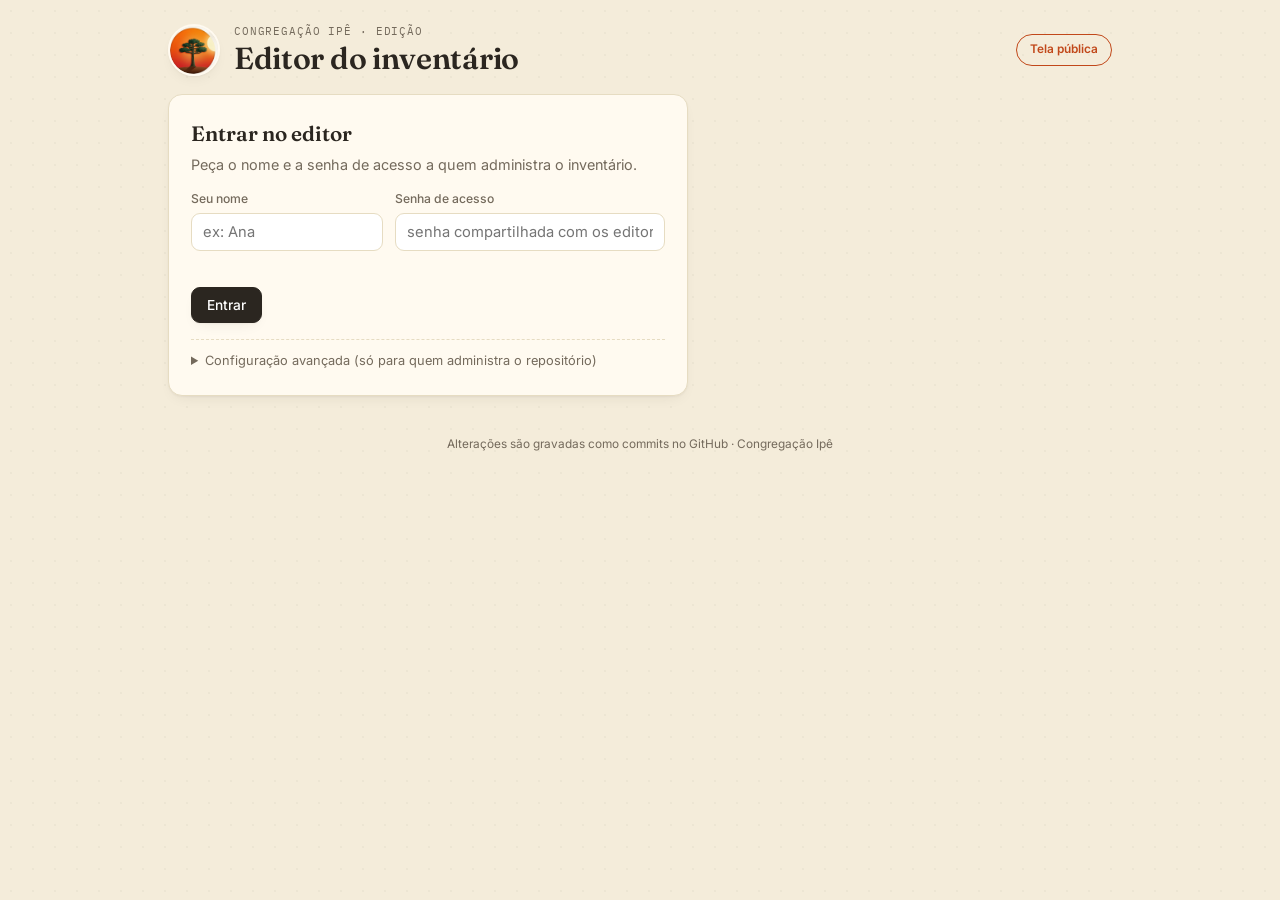
==== commit 8d740a54: "Levantamento mensal passo a passo e interface compacta - Categorias iguais às do relatório de estoqu" ====
--- a/editor.html
+++ b/editor.html
@@ -2,6 +2,7 @@
 <html lang="pt-BR">
 <head>
 <meta charset="UTF-8">
+<meta name="viewport" content="width=device-width, initial-scale=1">
 <title>Editor — Balcão de Literatura</title>
 <link rel="icon" type="image/png" href="logo.png">
 <link rel="preconnect" href="https://fonts.googleapis.com">
@@ -11,146 +12,142 @@
 <body>
 <div class="wrap">
 
-  <div class="masthead">
-    <div class="brandrow">
-      <img src="logo.png" alt="Símbolo da Congregação Ipê" class="brandmark">
-      <div class="brandtext">
-        <p class="eyebrow"><span>Congregação Ipê · Edição</span><a class="badge-link" href="index.html">Ver tela pública →</a></p>
-        <h1>Editor do inventário</h1>
-        <p class="sub">Acesso restrito a quem cuida do inventário. As alterações aqui gravam um commit direto no repositório GitHub — a tela pública reflete essas mudanças assim que o GitHub Pages publicar (geralmente ~1 minuto).</p>
-      </div>
-    </div>
-  </div>
+  <header class="masthead" id="masthead">
+    <img src="logo.png" alt="Símbolo da Congregação Ipê" class="brandmark">
+    <div class="brandtext">
+      <p class="eyebrow">Congregação Ipê · Edição</p>
+      <h1>Editor do inventário</h1>
+    </div>
+    <div class="head-actions">
+      <a class="badge-link" href="index.html">Tela pública</a>
+      <button class="badge-link" id="btnLogout" hidden>Sair</button>
+    </div>
+  </header>
 
   <!-- Tela de login: nada do inventário aparece antes de entrar -->
   <div class="login-gate" id="loginGate">
     <h2>Entrar no editor</h2>
-    <p class="sub" style="margin-bottom:16px;">Peça o nome e a senha de acesso a quem administra o inventário.</p>
+    <p class="muted" style="margin:0 0 14px;font-size:.9rem;">Peça o nome e a senha de acesso a quem administra o inventário.</p>
     <div class="login-fields">
       <div>
-        <label>Seu nome</label>
-        <input type="text" id="cfgName" placeholder="ex: Ana">
+        <label for="cfgName">Seu nome</label>
+        <input type="text" id="cfgName" placeholder="ex: Ana" autocomplete="name">
       </div>
       <div>
-        <label>Senha de acesso</label>
+        <label for="cfgToken">Senha de acesso</label>
         <input type="password" id="cfgToken" placeholder="senha compartilhada com os editores">
       </div>
     </div>
-    <div class="newitem-error" id="loginError"></div>
-    <div class="row" style="margin-top:14px;">
+    <div class="form-error" id="loginError"></div>
+    <div class="row" style="margin-top:12px;">
       <button class="btnline primary" id="btnLogin">Entrar</button>
     </div>
     <details class="advanced">
       <summary>Configuração avançada (só para quem administra o repositório)</summary>
       <div class="settings-grid">
-        <div>
-          <label>Usuário/organização do GitHub</label>
-          <input type="text" id="cfgOwner" placeholder="vctorAgto">
-        </div>
-        <div>
-          <label>Nome do repositório</label>
-          <input type="text" id="cfgRepo" placeholder="inventario-ipe">
-        </div>
-        <div>
-          <label>Branch</label>
-          <input type="text" id="cfgBranch" placeholder="main">
-        </div>
-        <div>
-          <label>Caminho do arquivo de dados</label>
-          <input type="text" id="cfgPath" placeholder="data.json">
-        </div>
+        <div><label>Usuário/organização do GitHub</label><input type="text" id="cfgOwner" placeholder="vctorAgto"></div>
+        <div><label>Nome do repositório</label><input type="text" id="cfgRepo" placeholder="inventario-ipe"></div>
+        <div><label>Branch</label><input type="text" id="cfgBranch" placeholder="main"></div>
+        <div><label>Caminho do arquivo de dados</label><input type="text" id="cfgPath" placeholder="data.json"></div>
       </div>
       <div class="settings-note">
         Deixe em branco pra usar os valores padrão deste repositório. A "senha de acesso" é, por baixo dos
-        panos, um token do GitHub (fine-grained, permissão só de "Contents: Read and write" neste repositório)
-        — quem administra gera esse token em github.com → Settings → Developer settings → Fine-grained tokens,
-        e compartilha com os editores como se fosse uma senha única. Qualquer pessoa com essa senha consegue
-        editar o repositório: não compartilhe fora do grupo de editores.
+        panos, um token do GitHub (fine-grained, permissão só de "Contents: Read and write" neste repositório).
+        Qualquer pessoa com essa senha consegue editar o repositório: não compartilhe fora do grupo de editores.
       </div>
     </details>
   </div>
 
-  <!-- Conteúdo do editor: só aparece depois de entrar com sucesso -->
-  <div id="appView" hidden>
-    <div class="statusbar" id="statusbar"></div>
-
-    <div class="row" style="justify-content:flex-end; margin-bottom:4px;">
-      <button class="btnline small" id="btnLogout">Sair</button>
-    </div>
-
-    <div class="dash" id="dash"></div>
-
-    <div class="searchrow">
-      <input type="text" id="search" placeholder="Buscar por título ou código…">
-    </div>
-
-    <div class="drawers" id="drawers"></div>
-
-    <div class="bulkrow">
-      <h2 id="sectionTitle">Todos os itens</h2>
-      <div class="bulkrow-actions">
-        <button class="btnline" id="btnNewItem">+ Novo item</button>
-        <button class="btnline" id="btnLoad">Recarregar do GitHub</button>
-        <button class="btnline" id="bulkVerify">Marcar visíveis como verificados</button>
-        <button class="btnline" id="btnCountMode">Iniciar novo levantamento</button>
-        <button class="btnline primary" id="btnSave" disabled>Salvar no GitHub</button>
+  <!-- Tela inicial do editor -->
+  <div id="homeView" hidden>
+    <p class="statusline" id="statusbar"></p>
+    <div id="notice"></div>
+    <div id="surveyCard"></div>
+
+    <div class="section-head">
+      <h2>Catálogo</h2>
+      <div class="row">
+        <button class="btnline small" id="btnLoad">↻ Recarregar</button>
+        <button class="btnline small" id="btnNewItem">+ Novo item</button>
       </div>
     </div>
-
-    <div class="count-progress" id="countProgress" hidden>
-      <p id="countProgressText"></p>
-      <div class="progress-outer"><div class="progress-inner" id="countProgressBar" style="width:0%"></div></div>
-    </div>
-
-    <div class="newitem-panel" id="newItemPanel" hidden>
-      <h3 id="niHeading">Adicionar novo item</h3>
-      <div class="newitem-grid">
-        <div>
-          <label>Código<span class="req">obrigatório</span></label>
-          <input type="text" id="niCode" placeholder="ex: wp24.1">
-        </div>
-        <div>
-          <label>Título<span class="req">obrigatório</span></label>
-          <input type="text" id="niTitle" placeholder="ex: Como saber o que é certo e errado">
-        </div>
-        <div>
-          <label>Categoria</label>
-          <select id="niCat"></select>
-        </div>
-        <div>
-          <label>Quantidade</label>
-          <input type="number" id="niQty" min="0" value="0">
-        </div>
-        <div class="settings-full">
-          <label>URL da imagem (opcional)</label>
-          <input type="text" id="niImage" placeholder="https://.../capa-da-publicacao.jpg">
-        </div>
+    <div class="toolbar">
+      <input type="search" id="search" placeholder="Buscar por título ou código…">
+    </div>
+    <div class="chips" id="chips"></div>
+    <div id="catalog"></div>
+  </div>
+
+  <!-- Assistente do levantamento mensal -->
+  <div id="wizardView" hidden>
+    <div class="wiz-top">
+      <div class="wiz-top-row">
+        <button class="btnline small" id="wizExit">✕ Sair</button>
+        <span class="wiz-month" id="wizMonth"></span>
+        <span class="wiz-month" id="wizStepLabel"></span>
       </div>
-      <div class="newitem-error" id="niError"></div>
-      <div class="row" style="margin-top:12px; justify-content:space-between;">
-        <button class="btnline danger" id="btnNewItemRemove" hidden>Remover item</button>
-        <div class="row" style="margin-left:auto;">
-          <button class="btnline" id="btnNewItemCancel">Cancelar</button>
-          <button class="btnline primary" id="btnNewItemConfirm">Adicionar item</button>
-        </div>
-      </div>
-    </div>
-
-    <div class="grid" id="grid"></div>
+      <div class="wiz-steps" id="wizSteps"></div>
+    </div>
+    <div id="wizBody"></div>
   </div>
 
-  <footer>Alterações são gravadas como commits no GitHub · Congregação Ipê</footer>
+  <footer id="footer">Alterações são gravadas como commits no GitHub · Congregação Ipê</footer>
 </div>
 
+<div class="wiz-foot" id="wizFoot" hidden>
+  <div class="wiz-foot-inner">
+    <button class="btnline" id="wizPrev">← Anterior</button>
+    <span class="savestate" id="wizSaveState"></span>
+    <button class="btnline primary" id="wizNext">Próximo →</button>
+  </div>
+</div>
+
+<div class="savebar" id="saveBar" hidden>
+  <div class="savebar-inner">
+    <span id="saveBarText">Alterações não salvas</span>
+    <button class="btnline accent small" id="btnSave">Salvar agora</button>
+  </div>
+</div>
+
 <div class="toast" id="toast" hidden></div>
 
+<div class="lightbox" id="lightbox" hidden>
+  <button class="lightbox-close" aria-label="Fechar">×</button>
+  <img id="lightboxImg" src="" alt="">
+</div>
+
+<!-- Confirmação genérica -->
 <div class="modal-overlay" id="modalOverlay" hidden>
   <div class="modal-card">
     <h3 id="modalTitle">Confirmar</h3>
     <p id="modalMessage"></p>
-    <div class="row" style="justify-content:flex-end; margin-top:18px;">
+    <div class="row" style="justify-content:flex-end;margin-top:18px;">
       <button class="btnline" id="modalCancel">Cancelar</button>
       <button class="btnline primary" id="modalConfirm">Confirmar</button>
+    </div>
+  </div>
+</div>
+
+<!-- Novo item / editar item -->
+<div class="modal-overlay" id="itemModal" hidden>
+  <div class="modal-card">
+    <h3 id="niHeading">Novo item</h3>
+    <div class="form-grid">
+      <div><label for="niCode">Código<span class="req">obrigatório</span></label><input type="text" id="niCode" placeholder="ex: wp24.1"></div>
+      <div><label for="niCat">Categoria</label><select id="niCat"></select></div>
+      <div class="full"><label for="niTitle">Título<span class="req">obrigatório</span></label><input type="text" id="niTitle" placeholder="ex: Como saber o que é certo e errado"></div>
+      <div id="niQtyWrap"><label for="niQty">Quantidade contada agora</label><input type="number" id="niQty" min="0" inputmode="numeric" placeholder="deixe vazio se não contou"></div>
+      <div class="full"><label for="niImage">URL da capa (opcional)</label><input type="text" id="niImage" placeholder="https://.../capa.jpg"></div>
+      <div class="full"><label for="niNote">Observação</label><input type="text" id="niNote" placeholder="opcional"></div>
+      <div class="full"><label class="check"><input type="checkbox" id="niReorder"> Pedir mais (estoque baixo)</label></div>
+    </div>
+    <div class="form-error" id="niError"></div>
+    <div class="row" style="justify-content:space-between;margin-top:8px;">
+      <button class="btnline danger" id="niRemove" hidden>Remover</button>
+      <div class="row" style="margin-left:auto;">
+        <button class="btnline" id="niCancel">Cancelar</button>
+        <button class="btnline primary" id="niSave">Salvar</button>
+      </div>
     </div>
   </div>
 </div>
@@ -159,80 +156,50 @@
 <script>
 // Valores padrão deste repositório — quem só tem a senha de acesso não precisa preencher nada disso.
 const DEFAULTS = { owner: 'vctorAgto', repo: 'inventario-ipe', branch: 'main', path: 'data.json' };
-
-let items = [];
+const STEP_OVERVIEW = 0;
+const STEP_REVIEW = CATEGORIES.length + 1;
+
+let data = normalizePayload({});
 let currentSha = null;
 let dirty = false;
-let activeCategory = CATEGORIES[0];
-let searchTerm = "";
-let editingIndex = null; // null = modo "novo item"; numero = editando items[editingIndex]
-let statFilter = null; // null = navega por categoria; 'all' | 'verified' | 'attention'
-let countMode = false;
-let sessionConfirmed = new Set(); // codigos ja confirmados no levantamento em andamento
-
-const els = {
-  loginGate: document.getElementById('loginGate'),
-  appView: document.getElementById('appView'),
-  loginError: document.getElementById('loginError'),
-  btnLogin: document.getElementById('btnLogin'),
-  btnLogout: document.getElementById('btnLogout'),
-  name: document.getElementById('cfgName'),
-  owner: document.getElementById('cfgOwner'),
-  repo: document.getElementById('cfgRepo'),
-  branch: document.getElementById('cfgBranch'),
-  path: document.getElementById('cfgPath'),
-  token: document.getElementById('cfgToken'),
-  statusbar: document.getElementById('statusbar'),
-  drawers: document.getElementById('drawers'),
-  grid: document.getElementById('grid'),
-  dash: document.getElementById('dash'),
-  sectionTitle: document.getElementById('sectionTitle'),
-  btnSave: document.getElementById('btnSave'),
-  btnLoad: document.getElementById('btnLoad'),
-  bulkVerify: document.getElementById('bulkVerify'),
-  search: document.getElementById('search'),
-  btnNewItem: document.getElementById('btnNewItem'),
-  btnCountMode: document.getElementById('btnCountMode'),
-  countProgress: document.getElementById('countProgress'),
-  countProgressText: document.getElementById('countProgressText'),
-  countProgressBar: document.getElementById('countProgressBar'),
-  toast: document.getElementById('toast'),
-  modalOverlay: document.getElementById('modalOverlay'),
-  modalTitle: document.getElementById('modalTitle'),
-  modalMessage: document.getElementById('modalMessage'),
-  modalCancel: document.getElementById('modalCancel'),
-  modalConfirm: document.getElementById('modalConfirm'),
-  newItemPanel: document.getElementById('newItemPanel'),
-  niHeading: document.getElementById('niHeading'),
-  niCode: document.getElementById('niCode'),
-  niTitle: document.getElementById('niTitle'),
-  niCat: document.getElementById('niCat'),
-  niQty: document.getElementById('niQty'),
-  niImage: document.getElementById('niImage'),
-  niError: document.getElementById('niError'),
-  btnNewItemCancel: document.getElementById('btnNewItemCancel'),
-  btnNewItemConfirm: document.getElementById('btnNewItemConfirm'),
-  btnNewItemRemove: document.getElementById('btnNewItemRemove')
-};
-
+let editSeq = 0;
+let saving = false;
+let saveAgain = false;
+// O que foi mexido nesta aba — usado pra juntar com o que outra pessoa salvou ao mesmo tempo.
+let touched = new Set();
+let removed = new Set();
+let surveyTouched = false;
+let undoCount = {};       // estado antes da 1ª contagem nesta aba (pra "apagar" um número digitado)
+let rolloverInfo = null;  // aviso de virada de mês
+
+let activeCat = null;
+let searchTerm = '';
+let step = STEP_OVERVIEW;
+let editingCode = null;
+let showCompare = false;
+let onlyChanged = true;
+
+const $ = (id) => document.getElementById(id);
+
+// ---------- Configuração / login ----------
 function loadConfig(){
   const cfg = JSON.parse(localStorage.getItem('inv-github-config') || '{}');
-  els.name.value = cfg.name || '';
-  els.owner.value = cfg.owner || '';
-  els.repo.value = cfg.repo || '';
-  els.branch.value = cfg.branch || '';
-  els.path.value = cfg.path || '';
-  els.token.value = cfg.token || '';
+  $('cfgName').value = cfg.name || '';
+  $('cfgOwner').value = cfg.owner || '';
+  $('cfgRepo').value = cfg.repo || '';
+  $('cfgBranch').value = cfg.branch || '';
+  $('cfgPath').value = cfg.path || '';
+  $('cfgToken').value = cfg.token || '';
   return cfg;
 }
 function saveConfig(){
   const cfg = {
-    name: els.name.value.trim(),
-    owner: els.owner.value.trim(),
-    repo: els.repo.value.trim(),
-    branch: els.branch.value.trim(),
-    path: els.path.value.trim(),
-    token: els.token.value.trim()
+    name: $('cfgName').value.trim(),
+    owner: $('cfgOwner').value.trim(),
+    repo: $('cfgRepo').value.trim(),
+    branch: $('cfgBranch').value.trim(),
+    path: $('cfgPath').value.trim(),
+    token: $('cfgToken').value.trim()
   };
   localStorage.setItem('inv-github-config', JSON.stringify(cfg));
   return cfg;
@@ -248,97 +215,98 @@
     token: cfg.token || ''
   };
 }
-
-function apiUrl(cfg){
-  return `https://api.github.com/repos/${cfg.owner}/${cfg.repo}/contents/${cfg.path}`;
-}
+function apiUrl(cfg){ return `https://api.github.com/repos/${cfg.owner}/${cfg.repo}/contents/${cfg.path}`; }
+function userName(){ return getConfig().name || 'Editor'; }
 
 function setStatus(msg, isError){
-  els.statusbar.textContent = msg;
-  els.statusbar.classList.toggle('error', !!isError);
-}
-
+  $('statusbar').textContent = msg;
+  $('statusbar').classList.toggle('error', !!isError);
+}
+
+function showView(which){
+  $('loginGate').hidden = which !== 'gate';
+  $('homeView').hidden = which !== 'home';
+  $('wizardView').hidden = which !== 'wizard';
+  $('wizFoot').hidden = which !== 'wizard';
+  $('masthead').hidden = which === 'wizard';
+  $('footer').hidden = which === 'wizard';
+  $('btnLogout').hidden = which === 'gate';
+  updateSaveBar();
+  window.scrollTo(0, 0);
+}
+function showGate(msg, isError){
+  showView('gate');
+  $('loginError').textContent = msg || '';
+  $('loginError').style.color = isError ? '' : 'var(--ink-soft)';
+}
+
+// ---------- Modal / toast ----------
 function showConfirm(message, opts){
   opts = opts || {};
-  const title = opts.title || 'Confirmar';
-  const confirmLabel = opts.confirmLabel || 'Confirmar';
-  const danger = !!opts.danger;
   return new Promise((resolve) => {
-    els.modalTitle.textContent = title;
-    els.modalMessage.textContent = message;
-    els.modalConfirm.textContent = confirmLabel;
-    els.modalConfirm.classList.toggle('danger', danger);
-    els.modalConfirm.classList.toggle('primary', !danger);
-    els.modalOverlay.hidden = false;
-    requestAnimationFrame(() => els.modalOverlay.classList.add('show'));
-
+    $('modalTitle').textContent = opts.title || 'Confirmar';
+    $('modalMessage').textContent = message;
+    $('modalConfirm').textContent = opts.confirmLabel || 'Confirmar';
+    $('modalConfirm').classList.toggle('danger', !!opts.danger);
+    $('modalConfirm').classList.toggle('primary', !opts.danger);
+    $('modalOverlay').hidden = false;
     function cleanup(result){
-      els.modalOverlay.classList.remove('show');
-      setTimeout(() => { els.modalOverlay.hidden = true; }, 150);
-      els.modalConfirm.removeEventListener('click', onConfirm);
-      els.modalCancel.removeEventListener('click', onCancel);
-      els.modalOverlay.removeEventListener('click', onBackdrop);
+      $('modalOverlay').hidden = true;
+      $('modalConfirm').removeEventListener('click', onOk);
+      $('modalCancel').removeEventListener('click', onNo);
+      $('modalOverlay').removeEventListener('click', onBackdrop);
       resolve(result);
     }
-    function onConfirm(){ cleanup(true); }
-    function onCancel(){ cleanup(false); }
-    function onBackdrop(e){ if(e.target === els.modalOverlay) cleanup(false); }
-
-    els.modalConfirm.addEventListener('click', onConfirm);
-    els.modalCancel.addEventListener('click', onCancel);
-    els.modalOverlay.addEventListener('click', onBackdrop);
+    function onOk(){ cleanup(true); }
+    function onNo(){ cleanup(false); }
+    function onBackdrop(e){ if(e.target === $('modalOverlay')) cleanup(false); }
+    $('modalConfirm').addEventListener('click', onOk);
+    $('modalCancel').addEventListener('click', onNo);
+    $('modalOverlay').addEventListener('click', onBackdrop);
   });
 }
 
 let toastTimer = null;
 function showToast(msg, isError){
   clearTimeout(toastTimer);
-  els.toast.textContent = msg;
-  els.toast.hidden = false;
-  els.toast.classList.toggle('error', !!isError);
-  requestAnimationFrame(() => els.toast.classList.add('show'));
+  const t = $('toast');
+  t.textContent = msg;
+  t.hidden = false;
+  t.classList.toggle('error', !!isError);
+  requestAnimationFrame(() => t.classList.add('show'));
   toastTimer = setTimeout(() => {
-    els.toast.classList.remove('show');
-    setTimeout(() => { els.toast.hidden = true; }, 250);
-  }, 4000);
-}
-
-function showApp(){
-  els.loginGate.hidden = true;
-  els.appView.hidden = false;
-}
-function showGate(msg, isError){
-  els.appView.hidden = true;
-  els.loginGate.hidden = false;
-  els.loginError.textContent = msg || '';
-  els.loginError.classList.toggle('error', !!isError);
+    t.classList.remove('show');
+    setTimeout(() => { t.hidden = true; }, 250);
+  }, 3500);
+}
+
+// ---------- GitHub ----------
+async function fetchRemote(cfg){
+  const res = await fetch(`${apiUrl(cfg)}?ref=${encodeURIComponent(cfg.branch)}&t=${Date.now()}`, {
+    headers: { 'Authorization': `Bearer ${cfg.token}`, 'Accept': 'application/vnd.github+json' },
+    cache: 'no-store'
+  });
+  if(!res.ok){
+    const body = await res.text();
+    throw new Error(`HTTP ${res.status} — ${body.slice(0, 200)}`);
+  }
+  const json = await res.json();
+  return { sha: json.sha, payload: normalizePayload(JSON.parse(base64ToUtf8(json.content.replace(/\n/g, '')))) };
 }
 
 async function loadFromGitHub(){
   const cfg = getConfig();
-  if(!cfg.token){
-    showGate('Preencha a senha de acesso para entrar.', true);
-    return false;
-  }
-  setStatus('Carregando do GitHub...');
+  if(!cfg.token){ showGate('Preencha a senha de acesso para entrar.', true); return false; }
   try{
-    const res = await fetch(`${apiUrl(cfg)}?ref=${encodeURIComponent(cfg.branch)}`, {
-      headers: { 'Authorization': `Bearer ${cfg.token}`, 'Accept': 'application/vnd.github+json' }
-    });
-    if(!res.ok){
-      const body = await res.text();
-      throw new Error(`HTTP ${res.status} — ${body.slice(0,200)}`);
-    }
-    const json = await res.json();
-    currentSha = json.sha;
-    const decoded = base64ToUtf8(json.content.replace(/\n/g, ''));
-    const payload = JSON.parse(decoded);
-    items = payload.items || [];
+    const remote = await fetchRemote(cfg);
+    currentSha = remote.sha;
+    data = remote.payload;
     dirty = false;
-    els.btnSave.disabled = true;
-    showApp();
-    setStatus('Carregado do GitHub. Última atualização: ' + formatDateTime(payload.updatedAt));
-    render();
+    touched = new Set(); removed = new Set(); surveyTouched = false; undoCount = {};
+    ensureMonth();
+    showView('home');
+    setStatus('Carregado do GitHub · última atualização ' + formatDateTime(data.updatedAt));
+    renderHome();
     return true;
   }catch(e){
     showGate('Não foi possível entrar: ' + e.message, true);
@@ -346,440 +314,715 @@
   }
 }
 
-async function saveToGitHub(){
+function putToGitHub(cfg, sha, message){
+  data.updatedAt = new Date().toISOString();
+  const body = {
+    message: message || `Atualiza inventário — ${cfg.name || 'Editor'} — ` + new Date().toLocaleString('pt-BR'),
+    content: utf8ToBase64(JSON.stringify(data, null, 2)),
+    branch: cfg.branch
+  };
+  if(sha) body.sha = sha;
+  return fetch(apiUrl(cfg), {
+    method: 'PUT',
+    headers: { 'Authorization': `Bearer ${cfg.token}`, 'Accept': 'application/vnd.github+json', 'Content-Type': 'application/json' },
+    body: JSON.stringify(body)
+  });
+}
+
+// Junta o que está no GitHub com o que foi mexido nesta aba (sem apagar a contagem de outra pessoa).
+function mergeRemote(remote){
+  const local = new Map(data.items.map(it => [it.code, it]));
+  const merged = remote.items.filter(it => !removed.has(it.code) && !touched.has(it.code));
+  touched.forEach(code => { if(local.has(code)) merged.push(local.get(code)); });
+  data.items = merged;
+  if(surveyTouched){
+    data.history = Object.assign({}, remote.history, data.history);
+  }else{
+    data.survey = remote.survey;
+    data.history = remote.history;
+  }
+}
+
+async function saveToGitHub(opts){
+  opts = opts || {};
   const cfg = getConfig();
-  if(!cfg.token){
-    showGate('Preencha a senha de acesso.', true);
-    return;
-  }
-  setStatus('Salvando no GitHub...');
-  els.btnSave.disabled = true;
-  const originalLabel = els.btnSave.textContent;
-  els.btnSave.textContent = 'Salvando...';
+  if(!cfg.token){ showGate('Preencha a senha de acesso.', true); return false; }
+  if(saving){ saveAgain = true; return false; }
+  saving = true;
+  const seqAtStart = editSeq;
+  setSaveState('Salvando…');
+  let ok = false;
   try{
-    const payload = { items, updatedAt: new Date().toISOString() };
-    const content = utf8ToBase64(JSON.stringify(payload, null, 2));
-    const quem = cfg.name ? cfg.name : 'Editor';
-    const body = {
-      message: `Atualiza inventário — ${quem} — ` + new Date().toLocaleString('pt-BR'),
-      content,
-      branch: cfg.branch
-    };
-    if(currentSha) body.sha = currentSha;
-    const res = await fetch(apiUrl(cfg), {
-      method: 'PUT',
-      headers: {
-        'Authorization': `Bearer ${cfg.token}`,
-        'Accept': 'application/vnd.github+json',
-        'Content-Type': 'application/json'
-      },
-      body: JSON.stringify(body)
-    });
+    let res = await putToGitHub(cfg, currentSha, opts.message);
+    if(res.status === 409 || res.status === 422){
+      // Alguém salvou enquanto você editava: busca a versão nova e junta com as suas mudanças.
+      const remote = await fetchRemote(cfg);
+      mergeRemote(remote.payload);
+      currentSha = remote.sha;
+      res = await putToGitHub(cfg, currentSha, opts.message);
+      if(res.ok && !$('homeView').hidden) renderHome();
+    }
     if(!res.ok){
       const errBody = await res.text();
-      throw new Error(`HTTP ${res.status} — ${errBody.slice(0,200)}`);
+      throw new Error(`HTTP ${res.status} — ${errBody.slice(0, 160)}`);
     }
     const json = await res.json();
     currentSha = json.content.sha;
-    dirty = false;
-    setStatus('Salvo no GitHub às ' + new Date().toLocaleTimeString('pt-BR') + '. A tela pública atualiza em ~1 minuto.');
-    showToast('✓ Inventário salvo no GitHub com sucesso.');
-    els.btnSave.textContent = 'Salvo ✓';
-    setTimeout(() => { els.btnSave.textContent = originalLabel; }, 2500);
+    if(editSeq === seqAtStart){
+      dirty = false;
+      touched = new Set(); removed = new Set(); surveyTouched = false;
+    }
+    ok = true;
+    setStatus('Salvo às ' + new Date().toLocaleTimeString('pt-BR') + ' · a tela pública atualiza em ~1 minuto.');
+    setSaveState('Salvo às ' + new Date().toLocaleTimeString('pt-BR', { hour: '2-digit', minute: '2-digit' }));
+    if(!opts.silent) showToast('✓ Salvo no GitHub.');
   }catch(e){
-    setStatus('Falha ao salvar: ' + e.message + ' — nada foi perdido, tente salvar de novo.', true);
+    setStatus('Falha ao salvar: ' + e.message + ' — nada foi perdido, tente de novo.', true);
+    setSaveState('Não salvou — tente de novo');
     showToast('Falha ao salvar: ' + e.message, true);
-    els.btnSave.textContent = originalLabel;
-    els.btnSave.disabled = false;
-  }
+  }finally{
+    saving = false;
+    updateSaveBar();
+    if(saveAgain){ saveAgain = false; if(dirty) saveToGitHub({ silent: true }); }
+  }
+  return ok;
 }
 
 function markDirty(){
   dirty = true;
-  els.btnSave.disabled = false;
-  setStatus('Alterações não salvas — clique em "Salvar no GitHub" para gravar.');
-}
-
-function renderDash(){
-  const countable = items.filter(it => it.quantity !== null);
-  const total = countable.length;
-  const verified = items.filter(it => it.status === 'Verificado').length;
-  const totalQty = countable.reduce((s,it) => s + (Number(it.quantity)||0), 0);
-  const pct = total ? Math.round((verified/total)*100) : 0;
-  const attention = items.filter(it=>it.status==='Repor'||it.status==='Baixo Estoque').length;
-  const isActive = (f) => statFilter === f ? 'active' : '';
-  els.dash.innerHTML = `
-    <div class="stat ${isActive('all')}" data-filter="all"><div class="n">${items.length}</div><div class="l">Itens no catálogo</div></div>
-    <div class="stat ${isActive('all')}" data-filter="all"><div class="n">${totalQty.toLocaleString('pt-BR')}</div><div class="l">Exemplares em estoque</div></div>
-    <div class="stat ${isActive('verified')}" data-filter="verified"><div class="n">${verified}/${total}</div><div class="l">Verificados</div>
-      <div class="progress-outer"><div class="progress-inner" style="width:${pct}%"></div></div>
-    </div>
-    <div class="stat ${isActive('attention')}" data-filter="attention"><div class="n">${attention}</div><div class="l">Precisam de atenção</div></div>
-  `;
-  if(countMode) return;
-  els.dash.querySelectorAll('.stat[data-filter]').forEach(el => {
-    el.addEventListener('click', () => {
-      statFilter = el.dataset.filter;
-      searchTerm = '';
-      els.search.value = '';
-      renderDrawers();
-      renderGrid();
+  editSeq++;
+  updateSaveBar();
+  setSaveState('Alterações ainda não salvas');
+}
+function touch(code){ touched.add(code); markDirty(); }
+
+function updateSaveBar(){
+  const onHome = !$('homeView').hidden;
+  $('saveBar').hidden = !(dirty && onHome);
+  $('btnSave').disabled = saving;
+  $('btnSave').textContent = saving ? 'Salvando…' : 'Salvar agora';
+}
+function setSaveState(msg){ $('wizSaveState').textContent = msg; }
+
+// ---------- Mês / levantamento ----------
+// Na virada do mês: guarda um retrato do mês que passou e começa o levantamento novo (tudo pendente).
+function ensureMonth(){
+  const m = currentMonth();
+  const old = data.survey && data.survey.month;
+  if(old === m) return;
+  if(old && old < m){
+    const qty = {};
+    let pending = 0;
+    data.items.forEach(it => {
+      qty[it.code] = Number(it.quantity) || 0;
+      if(it.countedMonth !== old) pending++;
     });
+    data.history[old] = {
+      label: 'Levantamento de ' + monthLabel(old),
+      closedAt: data.survey.closedAt || new Date().toISOString(),
+      by: data.survey.closedBy || 'fechado automaticamente na virada do mês',
+      qty, pending
+    };
+    rolloverInfo = { old, pending };
+  }
+  data.survey = { month: m, startedAt: new Date().toISOString(), closedAt: null, closedBy: null };
+  surveyTouched = true;
+  markDirty();
+}
+
+function baseQty(){
+  const k = baselineKey(data.history, currentMonth());
+  return k ? (data.history[k].qty || {}) : {};
+}
+// Quantidade de referência ("antes") de um item.
+function prevFor(it, base){
+  if(base && Object.prototype.hasOwnProperty.call(base, it.code)) return Number(base[it.code]) || 0;
+  if(isCounted(it) && it.prevQty !== undefined) return Number(it.prevQty) || 0;
+  return isCounted(it) ? null : Number(it.quantity) || 0;
+}
+
+function setCount(it, value){
+  const m = currentMonth();
+  if(value === null){
+    if(it.countedMonth !== m) return;
+    const u = undoCount[it.code];
+    if(u){
+      Object.assign(it, u);
+    }else{
+      it.quantity = it.prevQty !== undefined ? it.prevQty : it.quantity;
+      it.countedMonth = null;
+    }
+    if(data.survey.closedAt){ data.survey.closedAt = null; data.survey.closedBy = null; surveyTouched = true; }
+  }else{
+    if(it.countedMonth !== m){
+      if(!undoCount[it.code]){
+        undoCount[it.code] = { quantity: it.quantity, countedMonth: it.countedMonth, lastChecked: it.lastChecked, prevQty: it.prevQty, countedBy: it.countedBy };
+      }
+      it.prevQty = Number(it.quantity) || 0;
+    }
+    it.quantity = Math.max(0, value);
+    it.countedMonth = m;
+    it.lastChecked = nowBR();
+    it.countedBy = userName();
+  }
+  touch(it.code);
+}
+
+function catProgress(cat){
+  const list = data.items.filter(it => it.cat === cat);
+  const done = list.filter(isCounted).length;
+  return { total: list.length, done, left: list.length - done };
+}
+function totalProgress(){
+  const done = data.items.filter(isCounted).length;
+  return { total: data.items.length, done, left: data.items.length - done };
+}
+function surveyClosed(){
+  return data.survey.month === currentMonth() && !!data.survey.closedAt && totalProgress().left === 0;
+}
+
+// ---------- Tela inicial ----------
+function renderNotice(){
+  if(!rolloverInfo){ $('notice').innerHTML = ''; return; }
+  const m = currentMonth();
+  $('notice').innerHTML = `<div class="notice">
+    Começou o levantamento de <b>${monthLabel(m)}</b> — todos os itens voltaram para <b>Pendente</b>.
+    ${rolloverInfo.pending ? `O levantamento de ${monthLabel(rolloverInfo.old)} ficou com ${rolloverInfo.pending} item(ns) sem contagem.` : ''}
+  </div>`;
+}
+
+function renderSurveyCard(){
+  const m = currentMonth();
+  const p = totalProgress();
+  const closed = surveyClosed();
+  const pct = p.total ? Math.round(p.done / p.total * 100) : 0;
+  const cats = CATEGORIES.map(cat => {
+    const c = catProgress(cat);
+    return `<div class="survey-cat ${c.left === 0 ? 'complete' : ''}" style="${catStyle(cat)}"><span>${CAT_SHORT[cat]}</span><span>${c.done}/${c.total}</span></div>`;
+  }).join('');
+  const btnLabel = closed ? 'Ver resumo' : p.done === 0 ? 'Começar levantamento →' : `Continuar levantamento (faltam ${p.left}) →`;
+  $('surveyCard').innerHTML = `<section class="survey-card ${closed ? 'done' : ''}">
+    <div class="survey-top">
+      <div>
+        <h2>Levantamento de ${monthLabel(m)}</h2>
+        <p>${closed
+          ? `Concluído em ${formatDateTime(data.survey.closedAt)}${data.survey.closedBy ? ' por ' + esc(data.survey.closedBy) : ''}.`
+          : 'Conte o estoque no começo do mês. Todos os itens precisam ser preenchidos — se não tiver nenhum, coloque 0.'}</p>
+      </div>
+      <button class="btnline ${closed ? '' : 'accent'} big" id="btnStartSurvey">${btnLabel}</button>
+    </div>
+    <div class="progress-outer"><div class="progress-inner" style="width:${pct}%"></div></div>
+    <div class="survey-meta">
+      <span><b>${p.done}</b> de ${p.total} itens contados</span>
+      ${p.done ? '<button class="linkbtn" id="btnResetSurvey" style="font-size:.76rem;">Recomeçar do zero</button>' : ''}
+    </div>
+    <div class="survey-cats">${cats}</div>
+  </section>`;
+  $('btnStartSurvey').addEventListener('click', () => openWizard(closed ? STEP_REVIEW : firstIncompleteStep()));
+  const reset = $('btnResetSurvey');
+  if(reset) reset.addEventListener('click', resetSurvey);
+}
+
+async function resetSurvey(){
+  const ok = await showConfirm(`Isso apaga a contagem de ${monthLabel(currentMonth())} e deixa todos os itens pendentes de novo. Continuar?`,
+    { title: 'Recomeçar levantamento?', confirmLabel: 'Recomeçar', danger: true });
+  if(!ok) return;
+  data.items.forEach(it => { if(isCounted(it)) setCount(it, null); });
+  data.survey.closedAt = null; data.survey.closedBy = null; surveyTouched = true;
+  renderHome();
+}
+
+function baseList(){
+  if(!searchTerm) return data.items;
+  const t = searchTerm.toLowerCase();
+  return data.items.filter(it => it.title.toLowerCase().includes(t) || it.code.toLowerCase().includes(t));
+}
+
+function renderChips(){
+  const list = baseList();
+  const chip = (cat) => {
+    const n = cat ? list.filter(it => it.cat === cat).length : list.length;
+    const on = activeCat === cat ? 'on' : '';
+    return cat
+      ? `<button class="chip ${on}" data-cat="${esc(cat)}" style="${catStyle(cat)}">${CAT_SHORT[cat]} <span class="cnt">${n}</span></button>`
+      : `<button class="chip all ${on}" data-cat="">Todas <span class="cnt">${n}</span></button>`;
+  };
+  $('chips').innerHTML = chip(null) + CATEGORIES.map(chip).join('');
+  $('chips').querySelectorAll('.chip').forEach(b => b.addEventListener('click', () => {
+    activeCat = b.dataset.cat || null;
+    renderChips();
+    renderCatalog();
+  }));
+}
+
+function catalogRowHTML(it){
+  const st = itemState(it);
+  const sub = [
+    `<span class="pill ${st}">${STATE_LABEL[st]}</span>`,
+    it.reorder ? '<span class="pill pedir">Pedir mais</span>' : '',
+    it.lastChecked ? `<span>${esc(String(it.lastChecked).slice(0, 10))}${it.countedBy ? ' · ' + esc(it.countedBy) : ''}</span>` : '',
+    it.note ? `<span class="rnote">${esc(it.note)}</span>` : ''
+  ].join('');
+  const c = esc(it.code);
+  return `<div class="irow" style="${catStyle(it.cat)}">
+    ${thumbHTML(it)}
+    <div class="rmain">
+      <div class="rtitle"><span class="code">${c}</span>${esc(it.title)}</div>
+      <div class="rsub">${sub}</div>
+    </div>
+    <div class="stepper">
+      <button data-act="dec" data-code="${c}" aria-label="Diminuir">−</button>
+      <input type="number" min="0" inputmode="numeric" value="${Number(it.quantity) || 0}" data-act="qty" data-code="${c}">
+      <button data-act="inc" data-code="${c}" aria-label="Aumentar">+</button>
+    </div>
+    <button class="iconbtn" data-act="edit" data-code="${c}" aria-label="Editar item" title="Editar item">✎</button>
+  </div>`;
+}
+
+function findItem(code){ return data.items.find(it => it.code === code); }
+
+function renderCatalog(){
+  let list = baseList();
+  if(activeCat) list = list.filter(it => it.cat === activeCat);
+  const el = $('catalog');
+  if(!list.length){
+    el.innerHTML = '<div class="empty">Nenhum item encontrado.</div>';
+    return;
+  }
+  el.innerHTML = itemsByCategory(list).filter(g => g.items.length).map(({ cat, items }) => {
+    const done = items.filter(isCounted).length;
+    return `<section class="group" style="${catStyle(cat)}">
+      <div class="group-title"><span>${esc(cat)}</span><small>${done}/${items.length} contados</small></div>
+      <div class="rows">${items.map(catalogRowHTML).join('')}</div>
+    </section>`;
+  }).join('');
+}
+
+// Delegação de eventos do catálogo (não precisa religar a cada render).
+$('catalog').addEventListener('click', (e) => {
+  const b = e.target.closest('button[data-act]');
+  if(e.target.tagName === 'IMG' && e.target.closest('.rthumb')){ openLightbox(e.target.src); return; }
+  if(!b) return;
+  const it = findItem(b.dataset.code);
+  if(!it) return;
+  if(b.dataset.act === 'edit'){ openItemModal(it); return; }
+  const delta = b.dataset.act === 'inc' ? 1 : -1;
+  setCount(it, Math.max(0, (Number(it.quantity) || 0) + delta));
+  renderHome();
+});
+$('catalog').addEventListener('change', (e) => {
+  if(e.target.dataset.act !== 'qty') return;
+  const it = findItem(e.target.dataset.code);
+  if(!it) return;
+  setCount(it, Math.max(0, parseInt(e.target.value, 10) || 0));
+  renderHome();
+});
+
+function renderHome(){
+  renderNotice();
+  renderSurveyCard();
+  renderChips();
+  renderCatalog();
+  updateSaveBar();
+}
+
+// ---------- Assistente (passo a passo) ----------
+function firstIncompleteStep(){
+  const i = CATEGORIES.findIndex(cat => catProgress(cat).left > 0);
+  return totalProgress().done === 0 ? STEP_OVERVIEW : (i === -1 ? STEP_REVIEW : i + 1);
+}
+
+function openWizard(s){
+  step = s;
+  showCompare = false;
+  showView('wizard');
+  $('wizMonth').textContent = monthLabelCap(currentMonth());
+  setSaveState(dirty ? 'Alterações ainda não salvas' : '');
+  renderWizard();
+}
+
+async function goStep(s){
+  step = Math.max(STEP_OVERVIEW, Math.min(STEP_REVIEW, s));
+  renderWizard();
+  window.scrollTo(0, 0);
+  if(dirty) saveToGitHub({ silent: true }); // salva a cada passo pra não perder nada
+}
+
+function renderWizSteps(){
+  const bars = [];
+  CATEGORIES.forEach((cat, i) => {
+    const p = catProgress(cat);
+    const cls = p.left === 0 ? 'full' : p.done > 0 ? 'part' : '';
+    bars.push(`<button class="${cls} ${step === i + 1 ? 'cur' : ''}" data-step="${i + 1}" title="${esc(cat)}: ${p.done}/${p.total}"></button>`);
   });
-}
-
-function renderDrawers(){
-  els.drawers.innerHTML = CATEGORIES.map(cat => {
-    const key = CAT_KEY[cat];
-    const catItems = items.filter(it => it.cat === cat);
-    const verified = catItems.filter(it => it.status === 'Verificado').length;
-    const active = (!searchTerm && !statFilter && cat === activeCategory) ? 'active' : '';
-    return `<div class="drawer ${active}" data-cat="${cat}" style="--cat-color:var(--${key});--cat-bg:var(--${key}-bg);">
-      <span class="icon">${ICONS[cat]}</span>
-      <span class="name">${cat}</span>
-      <span class="count">${verified}/${catItems.length} verificados</span>
+  const t = totalProgress();
+  bars.push(`<button class="${surveyClosed() ? 'full' : ''} ${step === STEP_REVIEW ? 'cur' : ''}" data-step="${STEP_REVIEW}" title="Revisão"></button>`);
+  $('wizSteps').innerHTML = bars.join('');
+  $('wizSteps').querySelectorAll('button').forEach(b => b.addEventListener('click', () => goStep(Number(b.dataset.step))));
+  $('wizStepLabel').textContent = step === STEP_OVERVIEW ? `${t.done}/${t.total}` : step === STEP_REVIEW ? 'Revisão' : `Passo ${step}/${CATEGORIES.length}`;
+}
+
+function renderWizFoot(){
+  $('wizPrev').disabled = step === STEP_OVERVIEW;
+  if(step === STEP_OVERVIEW) $('wizNext').textContent = 'Começar →';
+  else if(step === CATEGORIES.length) $('wizNext').textContent = 'Revisar →';
+  else if(step === STEP_REVIEW) $('wizNext').textContent = surveyClosed() ? 'Voltar ao início' : 'Concluir ✓';
+  else $('wizNext').textContent = 'Próximo →';
+  $('wizNext').disabled = step === STEP_REVIEW && !surveyClosed() && totalProgress().left > 0;
+}
+
+function renderWizard(){
+  renderWizSteps();
+  renderWizFoot();
+  if(step === STEP_OVERVIEW) renderOverview();
+  else if(step === STEP_REVIEW) renderReview();
+  else renderCategoryStep(CATEGORIES[step - 1]);
+}
+
+function renderOverview(){
+  const m = currentMonth();
+  const t = totalProgress();
+  $('wizBody').innerHTML = `<div class="wiz-head">
+      <h2>${monthLabelCap(m)}</h2>
+      <p>Conte o estoque de cada categoria e digite a quantidade de <b>todos</b> os itens — se não tiver nenhum, coloque <b>0</b>.
+      Dá pra parar e continuar depois: cada passo é salvo sozinho. No fim, revise e conclua.</p>
+      <p style="font-size:.8rem;">Dica: é a mesma contagem pedida no relatório de estoque do JW Hub de ${monthLabel(prevMonthKey(m))} (prazo: dia 10).</p>
+    </div>
+    <div class="wiz-cats">
+      ${CATEGORIES.map((cat, i) => {
+        const p = catProgress(cat);
+        return `<button class="wiz-cat" data-step="${i + 1}" style="${catStyle(cat)}">
+          <span><b>${esc(cat)}</b><small>${p.total} itens</small></span>
+          <span class="st ${p.left === 0 ? 'ok' : 'no'}">${p.left === 0 ? 'Completo ✓' : p.done ? `Faltam ${p.left}` : 'Não começou'}</span>
+        </button>`;
+      }).join('')}
+      <button class="wiz-cat" data-step="${STEP_REVIEW}" style="--cat-color:var(--ink);">
+        <span><b>Revisão e conclusão</b><small>Resumo por categoria e comparação com o mês anterior</small></span>
+        <span class="st ${t.left === 0 ? 'ok' : 'no'}">${t.left === 0 ? 'Pronto ✓' : `${t.done}/${t.total}`}</span>
+      </button>
     </div>`;
+  $('wizBody').querySelectorAll('.wiz-cat').forEach(b => b.addEventListener('click', () => goStep(Number(b.dataset.step))));
+}
+
+function countRowHTML(it, base){
+  const counted = isCounted(it);
+  const prev = prevFor(it, base);
+  const c = esc(it.code);
+  return `<div class="crow ${counted ? 'filled' : ''}" data-row="${c}">
+    ${thumbHTML(it)}
+    <div class="rmain">
+      <div class="rtitle"><span class="code">${c}</span>${esc(it.title)}</div>
+      <div class="prev">${prev === null ? 'sem registro anterior' : 'antes: ' + fmt(prev)}${it.reorder ? ' · <span class="pill pedir">Pedir mais</span>' : ''}</div>
+    </div>
+    <div class="cinput">
+      ${prev !== null ? `<button class="same" data-same="${c}" data-v="${prev}" ${counted ? 'hidden' : ''} title="Usar o mesmo número de antes">= ${fmt(prev)}</button>` : ''}
+      <input type="number" min="0" inputmode="numeric" pattern="[0-9]*" data-code="${c}"
+        value="${counted ? Number(it.quantity) || 0 : ''}" placeholder="—" aria-label="Quantidade de ${esc(it.title)}">
+    </div>
+    <span class="okmark">${counted ? '✓' : ''}</span>
+  </div>`;
+}
+
+function renderCategoryStep(cat){
+  const list = sortItems(data.items.filter(it => it.cat === cat));
+  const base = baseQty();
+  $('wizBody').innerHTML = `<div class="wiz-head" style="${catStyle(cat)}">
+      <h2>${esc(cat)}</h2>
+      <p>Digite quanto tem de cada item. Se não tiver nenhum, coloque 0. O botão <b>“= n”</b> repete o número de antes.</p>
+    </div>
+    <div class="wiz-tools">
+      <span class="left-badge" id="leftBadge"></span>
+      <button class="btnline small" id="fillZero">Colocar 0 nos que faltam</button>
+    </div>
+    <div class="rows" style="${catStyle(cat)}">${list.length ? list.map(it => countRowHTML(it, base)).join('') : '<div class="empty">Nenhum item nesta categoria.</div>'}</div>`;
+  updateCatBadge(cat);
+
+  const body = $('wizBody');
+  body.querySelectorAll('input[data-code]').forEach(inp => {
+    inp.addEventListener('input', () => onCountInput(inp, cat));
+    inp.addEventListener('keydown', (e) => { if(e.key === 'Enter'){ e.preventDefault(); focusNext(inp); } });
+  });
+  body.querySelectorAll('[data-same]').forEach(b => b.addEventListener('click', () => {
+    const inp = body.querySelector(`input[data-code="${CSS.escape(b.dataset.same)}"]`);
+    inp.value = b.dataset.v;
+    onCountInput(inp, cat);
+    focusNext(inp);
+  }));
+  body.querySelector('#fillZero').addEventListener('click', async () => {
+    const empty = [...body.querySelectorAll('input[data-code]')].filter(i => i.value === '');
+    if(!empty.length){ showToast('Todos os itens desta categoria já estão preenchidos.'); return; }
+    const ok = await showConfirm(`Colocar 0 em ${empty.length} item(ns) que ainda estão vazios em ${cat}? Use só se você conferiu que não tem nenhum.`,
+      { title: 'Colocar 0 nos que faltam?', confirmLabel: 'Colocar 0' });
+    if(!ok) return;
+    empty.forEach(i => { i.value = '0'; onCountInput(i, cat); });
+  });
+}
+
+$('wizBody').addEventListener('click', (e) => {
+  if(e.target.tagName === 'IMG' && e.target.closest('.rthumb')) openLightbox(e.target.src);
+});
+
+function focusNext(inp){
+  const all = [...$('wizBody').querySelectorAll('input[data-code]')];
+  const next = all[all.indexOf(inp) + 1];
+  if(next){ next.focus(); next.scrollIntoView({ block: 'center', behavior: 'smooth' }); }
+  else inp.blur();
+}
+
+// Atualiza só a linha mexida (sem redesenhar a tela, pra não perder o foco do teclado).
+function onCountInput(inp, cat){
+  const it = findItem(inp.dataset.code);
+  if(!it) return;
+  const raw = inp.value.trim();
+  const v = raw === '' ? null : Math.max(0, parseInt(raw, 10));
+  if(v !== null && isNaN(v)) return;
+  setCount(it, v);
+  const row = inp.closest('.crow');
+  row.classList.toggle('filled', v !== null);
+  row.classList.remove('missing');
+  row.querySelector('.okmark').textContent = v !== null ? '✓' : '';
+  const same = row.querySelector('[data-same]');
+  if(same) same.hidden = v !== null;
+  updateCatBadge(cat);
+  renderWizSteps();
+}
+
+function updateCatBadge(cat){
+  const p = catProgress(cat);
+  const el = $('leftBadge');
+  if(!el) return;
+  el.textContent = p.left === 0 ? `Tudo preenchido ✓ (${p.total})` : `Faltam ${p.left} de ${p.total}`;
+  el.classList.toggle('ok', p.left === 0);
+}
+
+function reviewCatHTML(cat, base){
+  const list = sortItems(data.items.filter(it => it.cat === cat));
+  const p = catProgress(cat);
+  const withQty = list.filter(it => isCounted(it) && (Number(it.quantity) || 0) > 0);
+  const total = withQty.reduce((s, it) => s + (Number(it.quantity) || 0), 0);
+  const lines = withQty.map(it => {
+    const prev = prevFor(it, base);
+    const d = prev === null ? null : (Number(it.quantity) || 0) - prev;
+    const dHTML = d ? `<span class="d ${d > 0 ? 'up' : 'down'}">${d > 0 ? '+' : '−'}${fmt(Math.abs(d))}</span>` : '';
+    return `<div class="review-line"><span><span class="mono" style="font-family:'IBM Plex Mono',monospace;font-size:.78rem;">(${esc(it.code)})</span> ${esc(it.title)}</span><span class="q">${fmt(it.quantity)}${dHTML}</span></div>`;
   }).join('');
-  els.drawers.querySelectorAll('.drawer').forEach(el => {
-    el.addEventListener('click', () => {
-      activeCategory = el.dataset.cat;
-      statFilter = null;
-      searchTerm = '';
-      els.search.value = '';
-      renderDrawers();
-      renderGrid();
-    });
+  return `<details class="review-cat" style="${catStyle(cat)}">
+    <summary>
+      <span><b>${esc(cat)}</b><small>Itens com alguma quantidade: ${withQty.length} · ${fmt(total)} exemplares</small></span>
+      <span class="st ${p.left === 0 ? 'ok' : 'no'}" style="font-size:.78rem;font-weight:600;color:var(--${p.left === 0 ? 'contado' : 'falta'});">${p.left === 0 ? '✓' : `faltam ${p.left}`}</span>
+    </summary>
+    <div class="review-list">${lines || '<div class="review-line"><span class="muted">Nenhum item com quantidade.</span></div>'}</div>
+  </details>`;
+}
+
+function renderReview(){
+  const m = currentMonth();
+  const t = totalProgress();
+  const base = baseQty();
+  const closed = surveyClosed();
+  let top = '';
+  if(closed){
+    top = `<div class="done-box">✓ Levantamento concluído em ${formatDateTime(data.survey.closedAt)}${data.survey.closedBy ? ' por ' + esc(data.survey.closedBy) : ''}.
+      Se precisar corrigir algum número, é só voltar na categoria e alterar.</div>`;
+  }else if(t.left > 0){
+    const missing = CATEGORIES.map((cat, i) => ({ cat, i, p: catProgress(cat) })).filter(x => x.p.left > 0);
+    top = `<div class="missing-box"><b>Faltam ${t.left} item(ns) para concluir.</b> Todos precisam de um número, nem que seja 0.
+      <ul>${missing.map(x => `<li>${esc(x.cat)}: ${x.p.left} — <button class="linkbtn" data-step="${x.i + 1}">preencher</button></li>`).join('')}</ul></div>`;
+  }else{
+    top = `<div class="done-box">Tudo preenchido! Confira o resumo e toque em <b>Concluir</b>.</div>`;
+  }
+  $('wizBody').innerHTML = `<div class="wiz-head">
+      <h2>Revisão e conclusão</h2>
+      <p>${monthLabelCap(m)} · confira se as quantidades estão certas. Toque numa categoria pra ver os itens.</p>
+    </div>
+    ${top}
+    ${CATEGORIES.map(cat => reviewCatHTML(cat, base)).join('')}
+    <div class="row" style="margin:14px 0;">
+      <button class="btnline" id="btnCopy">📋 Copiar resumo</button>
+      <button class="btnline" id="btnToggleCompare">${showCompare ? 'Esconder comparação' : '⇄ Comparar com o mês anterior'}</button>
+    </div>
+    <div id="compareWrap" ${showCompare ? '' : 'hidden'}>
+      <div class="row" style="justify-content:flex-end;margin-bottom:8px;">
+        <label class="check"><input type="checkbox" id="onlyChanged" ${onlyChanged ? 'checked' : ''}> Mostrar só o que mudou</label>
+      </div>
+      <div id="compareTable">${showCompare ? compareHTML(data.items, data.history, { onlyChanged }) : ''}</div>
+    </div>`;
+  $('wizBody').querySelectorAll('[data-step]').forEach(b => b.addEventListener('click', () => goStep(Number(b.dataset.step))));
+  $('btnCopy').addEventListener('click', copySummary);
+  $('btnToggleCompare').addEventListener('click', () => { showCompare = !showCompare; renderReview(); });
+  const oc = $('onlyChanged');
+  if(oc) oc.addEventListener('change', () => { onlyChanged = oc.checked; $('compareTable').innerHTML = compareHTML(data.items, data.history, { onlyChanged }); });
+}
+
+function summaryText(){
+  const lines = [`Levantamento de ${monthLabel(currentMonth())} — Congregação Ipê`, ''];
+  CATEGORIES.forEach(cat => {
+    const list = sortItems(data.items.filter(it => it.cat === cat && isCounted(it) && (Number(it.quantity) || 0) > 0));
+    lines.push(cat.toUpperCase());
+    if(!list.length) lines.push('  Itens com alguma quantidade: 0');
+    list.forEach(it => lines.push(`  (${it.code}) ${it.title}: ${it.quantity}`));
+    lines.push('');
   });
-}
-
-function visibleItems(){
-  if(countMode){
-    let list = items.filter(it => !sessionConfirmed.has(it.code));
-    if(searchTerm){
-      const t = searchTerm.toLowerCase();
-      list = list.filter(it => it.title.toLowerCase().includes(t) || it.code.toLowerCase().includes(t));
-    }
-    return list;
-  }
-  if(searchTerm){
-    const t = searchTerm.toLowerCase();
-    return items.filter(it => it.title.toLowerCase().includes(t) || it.code.toLowerCase().includes(t));
-  }
-  if(statFilter === 'all') return items;
-  if(statFilter === 'verified') return items.filter(it => it.status === 'Verificado');
-  if(statFilter === 'attention') return items.filter(it => it.status === 'Repor' || it.status === 'Baixo Estoque');
-  return items.filter(it => it.cat === activeCategory);
-}
-
-function normalCardHTML(it, idx){
-  const key = CAT_KEY[it.cat];
-  const tok = STATUS_TOKEN[it.status] || 'pendente';
-  const quantidadeHTML = it.quantity === null
-    ? `<span class="continuo">Controle contínuo</span>`
-    : `<div class="stepper">
-        <button data-act="dec" data-idx="${idx}" aria-label="Diminuir">−</button>
-        <input type="number" min="0" value="${it.quantity}" data-idx="${idx}" data-act="qty">
-        <button data-act="inc" data-idx="${idx}" aria-label="Aumentar">+</button>
-      </div>`;
-  const thumbHTML = it.image ? `<img class="thumb" src="${it.image}" alt="${it.title}" loading="lazy" onerror="this.remove()">` : '';
-  return `<div class="card" style="--cat-color:var(--${key});--cat-bg:var(--${key}-bg);">
-    <button class="editbtn" data-act="edit" data-idx="${idx}">Editar</button>
-    <span class="hole"></span>
-    ${thumbHTML}
-    <span class="code">${it.code}</span>
-    <p class="title">${it.title}</p>
-    <div class="row">
-      ${quantidadeHTML}
-      <select class="status" data-idx="${idx}" style="background:var(--${tok}-bg);color:var(--${tok});">
-        <option ${it.status==='Pendente'?'selected':''}>Pendente</option>
-        <option ${it.status==='Verificado'?'selected':''}>Verificado</option>
-        <option ${it.status==='Baixo Estoque'?'selected':''}>Baixo Estoque</option>
-        <option ${it.status==='Repor'?'selected':''}>Repor</option>
-      </select>
-    </div>
-    <textarea class="note" rows="1" placeholder="Observação…" data-idx="${idx}">${it.note||''}</textarea>
-    ${it.lastChecked ? `<div class="lastcheck">Verificado em ${it.lastChecked}</div>` : ''}
-  </div>`;
-}
-
-function countCardHTML(it, idx){
-  const key = CAT_KEY[it.cat];
-  const quantidadeHTML = it.quantity === null
-    ? `<span class="continuo">Controle contínuo</span>`
-    : `<div class="stepper">
-        <button data-act="dec" data-idx="${idx}" aria-label="Diminuir">−</button>
-        <input type="number" min="0" value="${it.quantity}" data-idx="${idx}" data-act="qty">
-        <button data-act="inc" data-idx="${idx}" aria-label="Aumentar">+</button>
-      </div>`;
-  const thumbHTML = it.image ? `<img class="thumb" src="${it.image}" alt="${it.title}" loading="lazy" onerror="this.remove()">` : '';
-  return `<div class="card count-card" style="--cat-color:var(--${key});--cat-bg:var(--${key}-bg);">
-    <span class="hole"></span>
-    ${thumbHTML}
-    <span class="code">${it.code}</span>
-    <p class="title">${it.title}</p>
-    <div class="row">
-      ${quantidadeHTML}
-    </div>
-    <button class="btnline primary" data-act="confirm" data-idx="${idx}" style="width:100%;margin-top:11px;">Confirmar contagem ✓</button>
-  </div>`;
-}
-
-function renderCountProgress(){
-  const total = items.length;
-  const done = sessionConfirmed.size;
-  const pct = total ? Math.round((done/total)*100) : 0;
-  els.countProgressText.textContent = `${done} de ${total} confirmados`;
-  els.countProgressBar.style.width = pct + '%';
-}
-
-function renderGrid(){
-  const list = visibleItems();
-  if(countMode){
-    renderCountProgress();
-    els.sectionTitle.textContent = searchTerm ? `Resultados para "${searchTerm}"` : 'Levantamento em andamento';
-    if(!list.length){
-      els.grid.innerHTML = '<div class="empty">🎉 Levantamento concluído! Todos os itens foram confirmados. Clique em "Salvar no GitHub" pra gravar, ou "Encerrar levantamento" pra voltar à edição normal.</div>';
-      return;
-    }
-    els.grid.innerHTML = list.map((it) => countCardHTML(it, items.indexOf(it))).join('');
-    els.grid.querySelectorAll('[data-act="inc"]').forEach(b => b.addEventListener('click', () => bump(b.dataset.idx, 1)));
-    els.grid.querySelectorAll('[data-act="dec"]').forEach(b => b.addEventListener('click', () => bump(b.dataset.idx, -1)));
-    els.grid.querySelectorAll('[data-act="qty"]').forEach(inp => inp.addEventListener('change', () => {
-      const idx = inp.dataset.idx;
-      items[idx].quantity = Math.max(0, parseInt(inp.value)||0);
-      markDirty();
-    }));
-    els.grid.querySelectorAll('[data-act="confirm"]').forEach(b => b.addEventListener('click', () => confirmCount(Number(b.dataset.idx))));
+  return lines.join('\n');
+}
+async function copySummary(){
+  const text = summaryText();
+  try{
+    await navigator.clipboard.writeText(text);
+    showToast('✓ Resumo copiado. É só colar no WhatsApp ou onde precisar.');
+  }catch(e){
+    const ta = document.createElement('textarea');
+    ta.value = text;
+    document.body.appendChild(ta);
+    ta.select();
+    const ok = document.execCommand('copy');
+    ta.remove();
+    showToast(ok ? '✓ Resumo copiado.' : 'Não foi possível copiar neste navegador.', !ok);
+  }
+}
+
+async function concludeSurvey(){
+  const t = totalProgress();
+  if(t.left > 0){ showToast(`Ainda faltam ${t.left} item(ns).`, true); return; }
+  const ok = await showConfirm(`Concluir o levantamento de ${monthLabel(currentMonth())} com ${t.total} itens contados?`,
+    { title: 'Concluir levantamento', confirmLabel: 'Concluir' });
+  if(!ok) return;
+  const m = currentMonth();
+  const qty = {};
+  data.items.forEach(it => { qty[it.code] = Number(it.quantity) || 0; });
+  data.history[m] = { label: 'Levantamento de ' + monthLabel(m), closedAt: new Date().toISOString(), by: userName(), qty, pending: 0 };
+  data.survey.closedAt = new Date().toISOString();
+  data.survey.closedBy = userName();
+  surveyTouched = true;
+  markDirty();
+  renderWizard();
+  const saved = await saveToGitHub({ silent: true, message: `Conclui levantamento de ${monthLabel(m)} — ${userName()}` });
+  showToast(saved ? '✓ Levantamento concluído e salvo!' : 'Concluído, mas não salvou — toque em Salvar.', !saved);
+}
+
+$('wizPrev').addEventListener('click', () => goStep(step - 1));
+$('wizNext').addEventListener('click', () => {
+  if(step === STEP_REVIEW){
+    if(surveyClosed()) exitWizard();
+    else concludeSurvey();
     return;
   }
-
-  const filterLabels = { all: 'Todos os itens', verified: 'Itens verificados', attention: 'Itens que precisam de atenção' };
-  els.sectionTitle.textContent = searchTerm ? `Resultados para "${searchTerm}"` : (filterLabels[statFilter] || activeCategory);
-  if(!list.length){
-    els.grid.innerHTML = '<div class="empty">Nenhum item encontrado. Clique em "Recarregar do GitHub" se a lista estiver vazia.</div>';
-    return;
-  }
-  els.grid.innerHTML = list.map((it) => normalCardHTML(it, items.indexOf(it))).join('');
-
-  els.grid.querySelectorAll('[data-act="inc"]').forEach(b => b.addEventListener('click', () => bump(b.dataset.idx, 1)));
-  els.grid.querySelectorAll('[data-act="dec"]').forEach(b => b.addEventListener('click', () => bump(b.dataset.idx, -1)));
-  els.grid.querySelectorAll('[data-act="edit"]').forEach(b => b.addEventListener('click', () => openEditPanel(Number(b.dataset.idx))));
-  els.grid.querySelectorAll('[data-act="qty"]').forEach(inp => inp.addEventListener('change', () => {
-    const idx = inp.dataset.idx;
-    items[idx].quantity = Math.max(0, parseInt(inp.value)||0);
-    afterEdit();
-  }));
-  els.grid.querySelectorAll('select.status').forEach(sel => sel.addEventListener('change', () => {
-    const idx = sel.dataset.idx;
-    items[idx].status = sel.value;
-    if(sel.value === 'Verificado'){
-      items[idx].lastChecked = new Date().toLocaleString('pt-BR');
-    }
-    afterEdit();
-  }));
-  els.grid.querySelectorAll('textarea.note').forEach(ta => ta.addEventListener('input', () => {
-    items[ta.dataset.idx].note = ta.value;
-    markDirty();
-  }));
-}
-
-function confirmCount(idx){
-  const it = items[idx];
-  it.status = (it.quantity||0) === 0 ? 'Repor' : 'Verificado';
-  it.lastChecked = new Date().toLocaleString('pt-BR');
-  sessionConfirmed.add(it.code);
-  afterEdit();
-}
-
-function startCountMode(){
-  countMode = true;
-  sessionConfirmed = new Set();
-  searchTerm = '';
-  els.search.value = '';
-  els.drawers.hidden = true;
-  els.countProgress.hidden = false;
-  els.btnNewItem.hidden = true;
-  els.btnLoad.hidden = true;
-  els.bulkVerify.hidden = true;
-  els.btnCountMode.textContent = 'Encerrar levantamento';
-  render();
-}
-
-function endCountMode(){
-  countMode = false;
-  els.drawers.hidden = false;
-  els.countProgress.hidden = true;
-  els.btnNewItem.hidden = false;
-  els.btnLoad.hidden = false;
-  els.bulkVerify.hidden = false;
-  els.btnCountMode.textContent = 'Iniciar novo levantamento';
-  render();
-}
-
-function bump(idx, delta){
-  items[idx].quantity = Math.max(0, (items[idx].quantity||0) + delta);
-  afterEdit();
-}
-
-function afterEdit(){
-  renderDash();
-  renderDrawers();
-  renderGrid();
+  goStep(step + 1);
+});
+function exitWizard(){
+  showView('home');
+  renderHome();
+  if(dirty) saveToGitHub({ silent: true });
+}
+$('wizExit').addEventListener('click', exitWizard);
+
+// ---------- Novo item / editar ----------
+$('niCat').innerHTML = CATEGORIES.map(c => `<option>${esc(c)}</option>`).join('');
+
+function openItemModal(it){
+  editingCode = it ? it.code : null;
+  $('niHeading').textContent = it ? 'Editar item' : 'Novo item';
+  $('niRemove').hidden = !it;
+  $('niQtyWrap').hidden = !!it;
+  $('niCode').value = it ? it.code : '';
+  $('niTitle').value = it ? it.title : '';
+  $('niCat').value = it ? it.cat : (activeCat || CATEGORIES[0]);
+  $('niImage').value = it ? it.image : '';
+  $('niNote').value = it ? it.note : '';
+  $('niReorder').checked = it ? !!it.reorder : false;
+  $('niQty').value = '';
+  $('niError').textContent = '';
+  $('itemModal').hidden = false;
+  $('niCode').focus();
+}
+function closeItemModal(){ $('itemModal').hidden = true; editingCode = null; }
+$('btnNewItem').addEventListener('click', () => openItemModal(null));
+$('niCancel').addEventListener('click', closeItemModal);
+$('itemModal').addEventListener('click', (e) => { if(e.target === $('itemModal')) closeItemModal(); });
+
+$('niSave').addEventListener('click', () => {
+  const code = $('niCode').value.trim();
+  const title = $('niTitle').value.trim();
+  if(!code){ $('niError').textContent = 'O código é obrigatório.'; $('niCode').focus(); return; }
+  if(!title){ $('niError').textContent = 'O título é obrigatório.'; $('niTitle').focus(); return; }
+  const clash = data.items.some(it => it.code !== editingCode && it.code.toLowerCase() === code.toLowerCase());
+  if(clash){ $('niError').textContent = `Já existe um item com o código "${code}".`; $('niCode').focus(); return; }
+
+  const fields = {
+    code, title,
+    cat: $('niCat').value,
+    image: $('niImage').value.trim(),
+    note: $('niNote').value.trim(),
+    reorder: $('niReorder').checked
+  };
+  let it;
+  if(editingCode === null){
+    it = Object.assign({ quantity: 0, countedMonth: null, lastChecked: null }, fields);
+    data.items.push(it);
+    const q = $('niQty').value.trim();
+    if(q !== '') setCount(it, Math.max(0, parseInt(q, 10) || 0));
+  }else{
+    it = findItem(editingCode);
+    if(code !== editingCode){ removed.add(editingCode); touched.delete(editingCode); }
+    Object.assign(it, fields);
+  }
+  touch(it.code);
+  activeCat = it.cat;
+  closeItemModal();
+  renderHome();
+});
+
+$('niRemove').addEventListener('click', async () => {
+  const it = findItem(editingCode);
+  if(!it) return;
+  const ok = await showConfirm(`Remover "${it.title}" (${it.code}) do inventário?`, { title: 'Remover item?', confirmLabel: 'Remover', danger: true });
+  if(!ok) return;
+  data.items = data.items.filter(x => x !== it);
+  removed.add(it.code);
+  touched.delete(it.code);
   markDirty();
-}
-
-function render(){
-  renderDash();
-  renderDrawers();
-  renderGrid();
-}
-
-els.search.addEventListener('input', (e) => {
+  closeItemModal();
+  renderHome();
+});
+
+// ---------- Lightbox ----------
+function openLightbox(src){ $('lightboxImg').src = src; $('lightbox').hidden = false; }
+$('lightbox').addEventListener('click', () => { $('lightbox').hidden = true; $('lightboxImg').src = ''; });
+
+// ---------- Eventos gerais ----------
+$('search').addEventListener('input', (e) => {
   searchTerm = e.target.value.trim();
-  renderDrawers();
-  renderGrid();
+  renderChips();
+  renderCatalog();
 });
-
-els.bulkVerify.addEventListener('click', () => {
-  const list = visibleItems();
-  const now = new Date().toLocaleString('pt-BR');
-  list.forEach(it => { it.status = 'Verificado'; it.lastChecked = now; });
-  afterEdit();
+$('btnSave').addEventListener('click', () => saveToGitHub());
+$('btnLoad').addEventListener('click', async () => {
+  if(dirty){
+    const ok = await showConfirm('Recarregar descarta as alterações que ainda não foram salvas. Continuar?', { title: 'Recarregar?', confirmLabel: 'Recarregar', danger: true });
+    if(!ok) return;
+  }
+  loadFromGitHub();
 });
 
-els.btnCountMode.addEventListener('click', async () => {
-  if(countMode){
-    endCountMode();
-  }else{
-    const ok = await showConfirm(
-      'Isso vai listar todos os itens como pendentes de contagem, até você confirmar cada um. Continuar?',
-      { title: 'Iniciar levantamento', confirmLabel: 'Iniciar' }
-    );
-    if(!ok) return;
-    startCountMode();
-  }
+$('btnLogin').addEventListener('click', async () => {
+  if(!$('cfgToken').value.trim()){ showGate('Preencha a senha de acesso.', true); return; }
+  saveConfig();
+  $('btnLogin').disabled = true;
+  await loadFromGitHub();
+  $('btnLogin').disabled = false;
 });
-
-els.btnLoad.addEventListener('click', loadFromGitHub);
-els.btnSave.addEventListener('click', saveToGitHub);
-
-els.btnLogin.addEventListener('click', async () => {
-  if(!els.token.value.trim()){
-    showGate('Preencha a senha de acesso.', true);
-    return;
-  }
-  saveConfig();
-  els.btnLogin.disabled = true;
-  await loadFromGitHub();
-  els.btnLogin.disabled = false;
-});
-
-els.btnLogout.addEventListener('click', async () => {
+$('cfgToken').addEventListener('keydown', (e) => { if(e.key === 'Enter') $('btnLogin').click(); });
+
+$('btnLogout').addEventListener('click', async () => {
   if(dirty){
     const ok = await showConfirm('Existem alterações não salvas. Sair mesmo assim?', { title: 'Sair sem salvar?', confirmLabel: 'Sair', danger: true });
     if(!ok) return;
   }
   localStorage.removeItem('inv-github-config');
-  els.token.value = '';
-  items = [];
+  $('cfgToken').value = '';
+  data = normalizePayload({});
   dirty = false;
   showGate('Você saiu. Entre novamente com a senha de acesso.');
-});
-
-// --- Painel de item: adicionar novo ou editar existente (código é sempre obrigatório) ---
-els.niCat.innerHTML = CATEGORIES.map(c => `<option>${c}</option>`).join('');
-
-function openNewItemPanel(){
-  editingIndex = null;
-  els.niHeading.textContent = 'Adicionar novo item';
-  els.btnNewItemConfirm.textContent = 'Adicionar item';
-  els.btnNewItemRemove.hidden = true;
-  els.newItemPanel.hidden = false;
-  els.niCode.value = '';
-  els.niTitle.value = '';
-  els.niCat.value = activeCategory;
-  els.niQty.value = 0;
-  els.niImage.value = '';
-  els.niError.textContent = '';
-  els.niCode.focus();
-}
-
-function openEditPanel(idx){
-  editingIndex = idx;
-  const it = items[idx];
-  els.niHeading.textContent = 'Editar item';
-  els.btnNewItemConfirm.textContent = 'Salvar alterações';
-  els.btnNewItemRemove.hidden = false;
-  els.newItemPanel.hidden = false;
-  els.niCode.value = it.code;
-  els.niTitle.value = it.title;
-  els.niCat.value = it.cat;
-  els.niQty.value = it.quantity === null ? 0 : it.quantity;
-  els.niImage.value = it.image || '';
-  els.niError.textContent = '';
-  els.newItemPanel.scrollIntoView({ behavior: 'smooth', block: 'center' });
-  els.niCode.focus();
-}
-
-function closeNewItemPanel(){
-  els.newItemPanel.hidden = true;
-  els.niError.textContent = '';
-  editingIndex = null;
-}
-els.btnNewItem.addEventListener('click', openNewItemPanel);
-els.btnNewItemCancel.addEventListener('click', closeNewItemPanel);
-
-els.btnNewItemConfirm.addEventListener('click', () => {
-  const code = els.niCode.value.trim();
-  const title = els.niTitle.value.trim();
-  const cat = els.niCat.value;
-  const quantity = Math.max(0, parseInt(els.niQty.value) || 0);
-  const image = els.niImage.value.trim();
-
-  if(!code){
-    els.niError.textContent = 'O código é obrigatório.';
-    els.niCode.focus();
-    return;
-  }
-  if(!title){
-    els.niError.textContent = 'O título é obrigatório.';
-    els.niTitle.focus();
-    return;
-  }
-  const codeLower = code.toLowerCase();
-  const clash = items.some((it, i) => i !== editingIndex && it.code.toLowerCase() === codeLower);
-  if(clash){
-    els.niError.textContent = `Já existe um item com o código "${code}". Use um código diferente.`;
-    els.niCode.focus();
-    return;
-  }
-
-  if(editingIndex === null){
-    items.push({ code, title, cat, image, quantity, status: 'Pendente', note: '', lastChecked: null });
-  }else{
-    const it = items[editingIndex];
-    it.code = code;
-    it.title = title;
-    it.cat = cat;
-    it.image = image;
-    it.quantity = quantity;
-  }
-
-  activeCategory = cat;
-  searchTerm = '';
-  els.search.value = '';
-  closeNewItemPanel();
-  afterEdit();
-});
-
-els.btnNewItemRemove.addEventListener('click', async () => {
-  if(editingIndex === null) return;
-  const it = items[editingIndex];
-  const ok = await showConfirm(`Remover "${it.title}" (${it.code}) do inventário?`, { title: 'Remover item?', confirmLabel: 'Remover', danger: true });
-  if(!ok) return;
-  items.splice(editingIndex, 1);
-  closeNewItemPanel();
-  afterEdit();
 });
 
 window.addEventListener('beforeunload', (e) => {
--- a/style.css
+++ b/style.css
@@ -9,274 +9,416 @@
   --shadow-hover: 0 2px 4px rgba(43,38,32,.06), 0 14px 28px -12px rgba(43,38,32,.18);
 
   --biblias:#7a2e2e;      --biblias-bg:#f5e4e1;
-  --sentinela:#2b4570;    --sentinela-bg:#e3eaf6;
-  --despertai:#a8571c;    --despertai-bg:#faead6;
-  --livro:#2f6b4f;        --livro-bg:#e1f0e6;
-  --livrolg:#1f7a7a;      --livrolg-bg:#dcf1f1;
-  --brochura:#6a3f8f;     --brochura-bg:#ece1f5;
-  --folheto:#55606b;      --folheto-bg:#e6eaee;
-  --cartilha:#96790f;     --cartilha-bg:#f6efd4;
-  --cantico:#a83b6b;      --cantico-bg:#f7e0ec;
-  --outros:#6b4a35;       --outros-bg:#eee4da;
+  --livros:#2f6b4f;       --livros-bg:#e1f0e6;
+  --brochuras:#6a3f8f;    --brochuras-bg:#ece1f5;
+  --formularios:#6b4a35;  --formularios-bg:#eee4da;
+  --folhetos:#55606b;     --folhetos-bg:#e6eaee;
+  --revistas:#2b4570;     --revistas-bg:#e3eaf6;
 
   --pendente:#8a8378;      --pendente-bg:#ecece6;
-  --verificado:#2c5c3f;    --verificado-bg:#dfeee3;
+  --contado:#2c5c3f;       --contado-bg:#dfeee3;
+  --falta:#a83a3a;         --falta-bg:#f7e0e0;
   --baixo:#b5761a;         --baixo-bg:#faedd6;
-  --repor:#a83a3a;         --repor-bg:#f7e0e0;
 }
 
 *{box-sizing:border-box;}
 html,body{margin:0;}
 body{
   background-color:var(--bg);
-  background-image:
-    radial-gradient(rgba(43,38,32,.035) 1px, transparent 1px);
+  background-image:radial-gradient(rgba(43,38,32,.035) 1px, transparent 1px);
   background-size:22px 22px;
   color:var(--ink);
   font-family:'Inter',system-ui,sans-serif;
   line-height:1.45;
-}
-h1,h2,h3{
-  font-family:'Fraunces',serif;
-  font-weight:600;
-  margin:0;
-}
-.wrap{max-width:1140px;margin:0 auto;padding:36px 22px 90px;}
-
-/* Masthead */
-.masthead{margin-bottom:22px;padding-bottom:18px;border-bottom:1px solid var(--line);}
-.brandrow{display:flex;gap:16px;align-items:flex-start;}
+  -webkit-tap-highlight-color:transparent;
+}
+h1,h2,h3{font-family:'Fraunces',serif;font-weight:600;margin:0;}
+[hidden]{display:none !important;}
+.wrap{max-width:980px;margin:0 auto;padding:24px 18px 110px;}
+.muted{color:var(--ink-soft);}
+
+/* ---------- Cabeçalho ---------- */
+.masthead{display:flex;gap:14px;align-items:center;margin-bottom:18px;}
 .brandmark{
-  width:58px;height:58px;border-radius:50%;object-fit:cover;flex-shrink:0;
+  width:52px;height:52px;border-radius:50%;object-fit:cover;flex-shrink:0;
   box-shadow:var(--shadow);border:2px solid var(--paper);
 }
 .brandtext{flex:1;min-width:0;}
 .eyebrow{
-  display:flex;justify-content:space-between;align-items:center;flex-wrap:wrap;gap:8px;
-  font-family:'IBM Plex Mono',monospace;
-  font-size:.72rem;letter-spacing:.08em;text-transform:uppercase;
-  color:var(--ink-soft);margin:0 0 12px;
-}
+  font-family:'IBM Plex Mono',monospace;font-size:.68rem;letter-spacing:.08em;
+  text-transform:uppercase;color:var(--ink-soft);margin:0 0 2px;
+}
+.masthead h1{font-size:1.9rem;letter-spacing:-.01em;line-height:1.1;}
+.updated-note{display:flex;align-items:center;gap:6px;color:var(--ink-soft);font-size:.76rem;margin:4px 0 0;}
+.updated-note::before{content:'';width:6px;height:6px;border-radius:50%;background:var(--contado);flex-shrink:0;}
+.updated-note.error{color:var(--falta);}
+.updated-note.error::before{background:var(--falta);}
+.head-actions{display:flex;gap:8px;align-items:center;flex-shrink:0;}
 .badge-link{
-  color:var(--accent);text-decoration:none;border:1px solid var(--accent);
-  border-radius:20px;padding:6px 14px;font-size:.72rem;letter-spacing:.05em;
-  transition:.15s;
-}
-.badge-link:hover{background:var(--accent);color:#fff;box-shadow:var(--shadow);}
-.masthead h1{font-size:2.5rem;margin-bottom:9px;letter-spacing:-.01em;}
-.sub{color:var(--ink-soft);max-width:640px;margin:0;font-size:.96rem;}
-
-/* Status bar */
-.statusbar{
-  background:var(--paper);border:1px solid var(--line);border-radius:10px;
-  padding:11px 16px;font-size:.85rem;margin:16px 0;color:var(--ink-soft);
-  box-shadow:var(--shadow);
-}
-.statusbar.error{border-color:#c96b6b;color:#a33;background:#fbeaea;}
-
-/* Login gate (editor.html) */
+  color:var(--accent);text-decoration:none;border:1px solid var(--accent);background:none;cursor:pointer;
+  border-radius:20px;padding:6px 13px;font-size:.74rem;font-weight:600;font-family:inherit;white-space:nowrap;
+}
+.badge-link:hover{background:var(--accent);color:#fff;}
+
+/* ---------- Botões / campos ---------- */
+.btnline{
+  border:1px solid var(--line);background:var(--paper);color:var(--ink);
+  padding:9px 15px;border-radius:9px;cursor:pointer;font-size:.86rem;font-weight:500;
+  transition:.15s;font-family:inherit;box-shadow:var(--shadow);
+}
+.btnline:hover:not(:disabled){border-color:var(--accent);color:var(--accent);}
+.btnline.primary{background:var(--ink);color:#fff;border-color:var(--ink);}
+.btnline.primary:hover:not(:disabled){background:var(--accent);border-color:var(--accent);color:#fff;}
+.btnline.accent{background:var(--accent);color:#fff;border-color:var(--accent);}
+.btnline.accent:hover:not(:disabled){filter:brightness(1.08);color:#fff;}
+.btnline.danger{color:var(--falta);border-color:#e2c6c6;}
+.btnline.danger:hover:not(:disabled){background:var(--falta);border-color:var(--falta);color:#fff;}
+.btnline:disabled{opacity:.4;cursor:not-allowed;}
+.btnline.small{padding:5px 11px;font-size:.76rem;box-shadow:none;}
+.btnline.big{padding:13px 20px;font-size:1rem;font-weight:600;}
+.linkbtn{background:none;border:none;color:var(--accent);cursor:pointer;font:inherit;font-weight:600;padding:0;text-decoration:underline;}
+.row{display:flex;gap:8px;flex-wrap:wrap;align-items:center;}
+
+label{display:block;font-size:.76rem;color:var(--ink-soft);margin-bottom:5px;font-weight:500;}
+input[type=text],input[type=password],input[type=number],input[type=search],select,textarea{
+  width:100%;border:1px solid var(--line);border-radius:9px;padding:9px 11px;
+  font-family:inherit;font-size:.92rem;background:#fff;color:var(--ink);
+  transition:border-color .15s, box-shadow .15s;
+}
+input:focus,select:focus,textarea:focus{outline:none;border-color:var(--accent);box-shadow:0 0 0 3px rgba(193,72,26,.14);}
+input[type=number]{-moz-appearance:textfield;}
+input[type=number]::-webkit-inner-spin-button,input[type=number]::-webkit-outer-spin-button{-webkit-appearance:none;margin:0;}
+.check{display:flex;align-items:center;gap:8px;font-size:.88rem;color:var(--ink);cursor:pointer;margin:0;}
+.check input{width:18px;height:18px;accent-color:var(--accent);}
+
+/* ---------- Painel do levantamento do mês ---------- */
+.survey-card{
+  background:var(--paper);border:1px solid var(--line);border-left:5px solid var(--accent);
+  border-radius:14px;padding:16px 18px;box-shadow:var(--shadow);margin-bottom:14px;
+}
+.survey-card.done{border-left-color:var(--contado);}
+.survey-top{display:flex;justify-content:space-between;align-items:flex-start;gap:12px;flex-wrap:wrap;}
+.survey-card h2{font-size:1.15rem;}
+.survey-card p{margin:3px 0 0;font-size:.84rem;color:var(--ink-soft);}
+.survey-meta{font-size:.8rem;color:var(--ink-soft);margin-top:10px;display:flex;justify-content:space-between;gap:8px;flex-wrap:wrap;}
+.progress-outer{height:7px;background:var(--line);border-radius:4px;margin-top:10px;overflow:hidden;}
+.progress-inner{height:100%;background:var(--accent);border-radius:4px;transition:width .3s;}
+.done .progress-inner{background:var(--contado);}
+.survey-cats{display:grid;grid-template-columns:repeat(3,1fr);gap:6px;margin-top:12px;}
+.survey-cat{
+  font-size:.74rem;padding:6px 9px;border-radius:8px;background:var(--cat-bg);color:var(--cat-color);
+  display:flex;justify-content:space-between;gap:6px;font-weight:600;
+}
+.survey-cat.complete::after{content:'✓';}
+.notice{
+  background:var(--baixo-bg);color:#6e4a10;border-radius:10px;padding:10px 13px;
+  font-size:.84rem;margin-bottom:14px;
+}
+
+/* ---------- Números resumidos ---------- */
+.dash{display:grid;grid-template-columns:repeat(4,1fr);gap:10px;margin:0 0 14px;}
+.stat{
+  background:var(--paper);border:1px solid var(--line);border-radius:12px;padding:12px 14px;
+  box-shadow:var(--shadow);cursor:pointer;transition:border-color .15s;text-align:left;font-family:inherit;color:inherit;
+}
+.stat:hover{border-color:var(--accent);}
+.stat.active{border-color:var(--accent);box-shadow:inset 0 0 0 1.5px var(--accent);}
+.stat .n{font-family:'Fraunces',serif;font-size:1.5rem;letter-spacing:-.01em;line-height:1.1;}
+.stat .l{font-size:.72rem;color:var(--ink-soft);margin-top:2px;}
+
+/* ---------- Busca + visualização ---------- */
+.toolbar{display:flex;gap:8px;align-items:center;margin:0 0 10px;flex-wrap:wrap;}
+.toolbar input{flex:1;min-width:170px;padding:11px 14px;box-shadow:var(--shadow);}
+.segmented{display:flex;background:var(--paper);border:1px solid var(--line);border-radius:10px;padding:3px;box-shadow:var(--shadow);}
+.segmented button{
+  border:none;background:none;padding:7px 12px;border-radius:7px;cursor:pointer;
+  font:inherit;font-size:.82rem;font-weight:500;color:var(--ink-soft);white-space:nowrap;
+}
+.segmented button.on{background:var(--ink);color:#fff;}
+
+/* ---------- Chips de categoria (uma linha, rolagem lateral no celular) ---------- */
+.chips{
+  display:flex;gap:7px;overflow-x:auto;padding:2px 2px 8px;margin:0 -2px 8px;
+  scrollbar-width:thin;-webkit-overflow-scrolling:touch;
+}
+.chip{
+  flex-shrink:0;display:flex;align-items:center;gap:7px;padding:7px 12px;border-radius:20px;
+  background:var(--cat-bg, var(--paper));color:var(--cat-color, var(--ink));border:1px solid transparent;
+  cursor:pointer;font:inherit;font-size:.82rem;font-weight:600;white-space:nowrap;
+}
+.chip .cnt{font-weight:500;font-size:.72rem;opacity:.75;}
+.chip.on{border-color:var(--cat-color, var(--ink));box-shadow:inset 0 0 0 1px var(--cat-color, var(--ink));}
+.chip.all{--cat-bg:var(--paper);--cat-color:var(--ink);border-color:var(--line);}
+.chip.all.on{background:var(--ink);color:#fff;}
+
+/* ---------- Lista compacta de itens ---------- */
+.group{margin-bottom:16px;}
+.group-title{
+  display:flex;justify-content:space-between;align-items:baseline;gap:8px;
+  font-family:'Fraunces',serif;font-size:1.05rem;font-weight:600;color:var(--cat-color);
+  padding:6px 2px;
+}
+.group-title small{font-family:'Inter',sans-serif;font-size:.74rem;color:var(--ink-soft);font-weight:500;}
+.rows{background:var(--paper);border:1px solid var(--line);border-radius:12px;box-shadow:var(--shadow);overflow:hidden;}
+.irow{
+  display:flex;align-items:center;gap:11px;padding:9px 12px;border-bottom:1px solid var(--line);
+  border-left:4px solid var(--cat-color);
+}
+.irow:last-child{border-bottom:none;}
+.rthumb{
+  position:relative;flex-shrink:0;width:38px;height:50px;border-radius:5px;overflow:hidden;
+  background:var(--cat-bg);display:flex;align-items:center;justify-content:center;
+}
+.rthumb::before{
+  content:attr(data-c);font-family:'IBM Plex Mono',monospace;font-size:.56rem;color:var(--cat-color);
+  text-align:center;word-break:break-all;padding:2px;line-height:1.1;
+}
+.rthumb img{position:absolute;inset:0;width:100%;height:100%;object-fit:cover;background:var(--cat-bg);}
+.rthumb.zoom{cursor:zoom-in;}
+.rmain{flex:1;min-width:0;}
+.rtitle{font-size:.92rem;font-weight:500;line-height:1.3;}
+.rtitle .code{font-family:'IBM Plex Mono',monospace;font-size:.76rem;color:var(--cat-color);margin-right:4px;}
+.rsub{font-size:.72rem;color:var(--ink-soft);margin-top:2px;display:flex;gap:6px;flex-wrap:wrap;align-items:center;}
+.rqty{font-family:'Fraunces',serif;font-size:1.2rem;font-weight:600;min-width:44px;text-align:right;}
+.rqty.pend{color:var(--pendente);}
+.pill{font-size:.68rem;font-weight:600;padding:2px 8px;border-radius:20px;white-space:nowrap;}
+.pill.pendente{background:var(--pendente-bg);color:var(--pendente);}
+.pill.contado{background:var(--contado-bg);color:var(--contado);}
+.pill.falta{background:var(--falta-bg);color:var(--falta);}
+.pill.pedir{background:var(--baixo-bg);color:var(--baixo);}
+.rnote{font-style:italic;}
+.iconbtn{
+  border:1px solid var(--line);background:var(--paper);border-radius:8px;cursor:pointer;
+  width:34px;height:34px;flex-shrink:0;font-size:.95rem;color:var(--ink-soft);
+}
+.iconbtn:hover{border-color:var(--accent);color:var(--accent);}
+
+.stepper{display:flex;align-items:center;border:1px solid var(--line);border-radius:9px;overflow:hidden;flex-shrink:0;background:#fff;}
+.stepper button{width:32px;height:36px;border:none;background:#f2ecdd;cursor:pointer;font-size:1.05rem;color:var(--ink);}
+.stepper button:hover{background:var(--accent);color:#fff;}
+.stepper input{
+  width:58px;text-align:center;border:none;border-left:1px solid var(--line);border-right:1px solid var(--line);
+  border-radius:0;padding:7px 2px;font-weight:600;
+}
+
+.empty{text-align:center;padding:40px 20px;color:var(--ink-soft);background:var(--paper);border:1px dashed var(--line);border-radius:12px;}
+
+/* ---------- Capas (cards) ---------- */
+.grid{display:grid;grid-template-columns:repeat(auto-fill,minmax(160px,1fr));gap:12px;}
+.card{
+  background:var(--paper);border:1px solid var(--line);border-top:4px solid var(--cat-color);
+  border-radius:12px;padding:11px;box-shadow:var(--shadow);display:flex;flex-direction:column;
+}
+.card .cover{
+  width:100%;aspect-ratio:3/4;max-width:100%;border-radius:7px;background:var(--cat-bg);margin-bottom:8px;
+  display:flex;align-items:center;justify-content:center;overflow:hidden;position:relative;
+}
+.card .cover img{width:100%;height:100%;object-fit:contain;cursor:zoom-in;}
+.card .cover span{font-family:'IBM Plex Mono',monospace;color:var(--cat-color);font-size:.9rem;}
+.card .rtitle{font-size:.86rem;flex:1;}
+.card .foot{display:flex;justify-content:space-between;align-items:center;margin-top:8px;gap:6px;}
+
+/* ---------- Tabelas (lista/imprimir e comparação) ---------- */
+.table-scroll{overflow-x:auto;background:var(--paper);border:1px solid var(--line);border-radius:12px;box-shadow:var(--shadow);}
+.inv-table{width:100%;border-collapse:collapse;font-size:.86rem;}
+.inv-table th,.inv-table td{padding:8px 12px;text-align:left;border-bottom:1px solid var(--line);}
+.inv-table thead th{font-family:'Fraunces',serif;font-weight:600;background:var(--bg);white-space:nowrap;}
+.inv-table td.mono{font-family:'IBM Plex Mono',monospace;font-size:.78rem;white-space:nowrap;}
+.inv-table .num{text-align:right;white-space:nowrap;}
+.inv-table td.num{font-weight:600;}
+.inv-table .cat-row th{background:var(--cat-bg);color:var(--cat-color);font-family:'Fraunces',serif;}
+.inv-table tfoot th{background:var(--bg);}
+.compare .up{color:var(--contado);}
+.compare .down{color:var(--falta);}
+.compare .pend{color:var(--pendente);font-weight:400;font-size:.76rem;}
+.compare-head{display:flex;gap:6px 18px;flex-wrap:wrap;font-size:.8rem;color:var(--ink-soft);margin:0 0 8px;}
+
+/* ---------- Lightbox ---------- */
+.lightbox{
+  position:fixed;inset:0;background:rgba(20,17,13,.88);z-index:1200;display:flex;
+  align-items:center;justify-content:center;padding:28px;cursor:zoom-out;
+}
+.lightbox img{max-width:100%;max-height:100%;object-fit:contain;border-radius:10px;}
+.lightbox-close{
+  position:absolute;top:14px;right:16px;background:rgba(255,255,255,.14);color:#fff;border:none;
+  border-radius:50%;width:44px;height:44px;font-size:1.6rem;cursor:pointer;
+}
+
+/* ---------- Toast / modal / barra de salvar ---------- */
+.toast{
+  position:fixed;bottom:84px;left:50%;transform:translate(-50%,10px);max-width:min(420px,calc(100% - 32px));z-index:1300;
+  background:var(--ink);color:#fff;padding:12px 16px;border-radius:10px;box-shadow:var(--shadow-hover);
+  font-size:.88rem;font-weight:500;opacity:0;transition:opacity .2s,transform .2s;pointer-events:none;
+}
+.toast.show{opacity:1;transform:translate(-50%,0);}
+.toast.error{background:var(--falta);}
+
+.modal-overlay{
+  position:fixed;inset:0;background:rgba(43,38,32,.45);z-index:1100;display:flex;
+  align-items:center;justify-content:center;padding:16px;
+}
+.modal-card{
+  background:var(--paper);border-radius:14px;padding:22px;max-width:460px;width:100%;
+  box-shadow:var(--shadow-hover);max-height:calc(100vh - 32px);overflow:auto;
+}
+.modal-card h3{font-size:1.15rem;margin-bottom:10px;}
+.modal-card p{margin:0;color:var(--ink-soft);font-size:.92rem;}
+.form-grid{display:grid;grid-template-columns:1fr 1fr;gap:12px;}
+.form-grid .full{grid-column:1/-1;}
+.req{color:var(--falta);font-size:.68rem;font-weight:700;margin-left:4px;}
+.form-error{color:var(--falta);font-size:.82rem;margin-top:10px;min-height:1.1em;}
+
+.savebar{
+  position:fixed;left:0;right:0;bottom:0;z-index:1000;background:var(--ink);color:#fff;
+  padding:10px 16px calc(10px + env(safe-area-inset-bottom));display:flex;justify-content:center;
+}
+.savebar-inner{max-width:980px;width:100%;display:flex;align-items:center;justify-content:space-between;gap:12px;font-size:.88rem;}
+.savebar .btnline{box-shadow:none;}
+
+/* ---------- Login / status ---------- */
 .login-gate{
   background:var(--paper);border:1px solid var(--line);border-radius:14px;
-  padding:28px 26px;margin:20px 0 40px;box-shadow:var(--shadow);max-width:520px;
+  padding:24px 22px;margin:10px 0 40px;box-shadow:var(--shadow);max-width:520px;
 }
 .login-gate h2{font-size:1.3rem;margin-bottom:6px;}
-.newitem-error.error{color:#a83a3a;}
-
-/* Settings */
-.settings{
-  background:var(--paper);border:1px solid var(--line);border-radius:12px;
-  padding:16px 20px;margin-bottom:16px;box-shadow:var(--shadow);
-}
-.settings summary{cursor:pointer;font-weight:600;font-size:.94rem;list-style:none;}
-.settings summary::-webkit-details-marker{display:none;}
-.settings summary::before{content:'▸ ';color:var(--accent);}
-.settings[open] summary::before{content:'▾ ';}
-.settings-grid{display:grid;grid-template-columns:repeat(2,1fr);gap:14px;margin-top:16px;}
-.settings-full{grid-column:1/-1;}
-.settings-note{font-size:.78rem;color:var(--ink-soft);margin-top:12px;line-height:1.6;}
-.login-fields{display:grid;grid-template-columns:1fr 1.4fr;gap:14px;margin-top:6px;}
-.advanced{margin-top:16px;border-top:1px dashed var(--line);padding-top:14px;}
-.advanced summary{font-size:.8rem;color:var(--ink-soft);font-weight:500;}
-.advanced summary::before{color:var(--ink-soft);}
-
-label{display:block;font-size:.76rem;color:var(--ink-soft);margin-bottom:5px;font-weight:500;}
-input[type=text],input[type=password],input[type=number],select,textarea{
-  width:100%;border:1px solid var(--line);border-radius:8px;padding:9px 11px;
-  font-family:inherit;font-size:.9rem;background:#fff;color:var(--ink);
-  transition:border-color .15s, box-shadow .15s;
-}
-input:focus,select:focus,textarea:focus{
-  outline:none;border-color:var(--accent);box-shadow:0 0 0 3px rgba(168,87,28,.14);
-}
-
-.row{display:flex;gap:8px;flex-wrap:wrap;}
-
-.btnline{
-  border:1px solid var(--line);background:var(--paper);color:var(--ink);
-  padding:9px 16px;border-radius:8px;cursor:pointer;font-size:.85rem;font-weight:500;
-  transition:.15s;font-family:inherit;box-shadow:var(--shadow);
-}
-.btnline:hover:not(:disabled){border-color:var(--accent);color:var(--accent);box-shadow:var(--shadow-hover);transform:translateY(-1px);}
-.btnline.primary{background:var(--ink);color:#fff;border-color:var(--ink);}
-.btnline.primary:hover:not(:disabled){background:var(--accent);border-color:var(--accent);color:#fff;}
-.btnline.danger{color:#a83a3a;border-color:#e2c6c6;}
-.btnline.danger:hover:not(:disabled){background:#a83a3a;border-color:#a83a3a;color:#fff;}
-.btnline:disabled{opacity:.4;cursor:not-allowed;transform:none;}
-.btnline.small{padding:5px 11px;font-size:.74rem;box-shadow:none;}
-
-/* Dashboard */
-.dash{display:grid;grid-template-columns:repeat(4,1fr);gap:12px;margin:22px 0;}
-.stat{
-  background:var(--paper);border:1px solid var(--line);border-radius:12px;padding:17px;
-  box-shadow:var(--shadow);transition:box-shadow .15s, transform .15s, border-color .15s;
-  cursor:pointer;border:1px solid var(--line);
-}
-.stat:hover{box-shadow:var(--shadow-hover);transform:translateY(-1px);}
-.stat.active{border-color:var(--accent);box-shadow:inset 0 0 0 1.5px var(--accent);}
-.stat .n{font-family:'Fraunces',serif;font-size:1.85rem;letter-spacing:-.01em;}
-.stat .l{font-size:.76rem;color:var(--ink-soft);margin-top:3px;}
-.progress-outer{height:6px;background:var(--line);border-radius:4px;margin-top:10px;overflow:hidden;}
-.progress-inner{height:100%;background:var(--accent);border-radius:4px;transition:width .3s;}
-
-/* Search */
-.searchrow{margin:20px 0;}
-.searchrow input{padding:13px 18px;border-radius:10px;font-size:.95rem;box-shadow:var(--shadow);}
-
-/* Category drawers */
-.drawers{display:flex;flex-wrap:wrap;gap:10px;margin:20px 0;}
-.drawer{
-  display:flex;align-items:center;gap:9px;padding:11px 15px;border-radius:10px;
-  background:var(--cat-bg);border:1px solid transparent;cursor:pointer;font-size:.84rem;
-  transition:transform .15s, box-shadow .15s;
-}
-.drawer:hover{transform:translateY(-1px);box-shadow:var(--shadow);}
-.drawer.active{border-color:var(--cat-color);box-shadow:inset 0 0 0 1.5px var(--cat-color);}
-.drawer .icon{
-  font-family:'IBM Plex Mono',monospace;font-size:.66rem;font-weight:600;
-  color:#fff;background:var(--cat-color);border-radius:6px;padding:4px 6px;letter-spacing:.02em;
-}
-.drawer .name{font-weight:600;color:var(--cat-color);}
-.drawer .count{color:var(--ink-soft);font-size:.74rem;}
-.drawer .pin{display:none;}
-
-/* Bulk row / actions */
-.bulkrow{display:flex;justify-content:space-between;align-items:center;margin:28px 0 14px;flex-wrap:wrap;gap:10px;}
-.bulkrow h2{font-size:1.3rem;}
-.bulkrow-actions{display:flex;gap:8px;flex-wrap:wrap;}
-
-/* Item panel (novo / editar) */
-.newitem-panel{
-  background:var(--paper);border:1.5px dashed var(--accent);border-radius:12px;
-  padding:20px;margin-bottom:20px;box-shadow:var(--shadow);
-}
-.newitem-panel h3{font-size:1.08rem;margin-bottom:14px;}
-.newitem-grid{display:grid;grid-template-columns:repeat(4,1fr);gap:12px;}
-.req{color:#a83a3a;font-size:.68rem;font-weight:700;margin-left:4px;}
-.newitem-error{color:#a83a3a;font-size:.82rem;margin-top:10px;min-height:1.1em;}
-
-/* Grid of cards */
-.grid{display:grid;grid-template-columns:repeat(auto-fill,minmax(235px,1fr));gap:16px;}
-.card{
-  position:relative;background:var(--paper);border:1px solid var(--line);
-  border-radius:14px;padding:17px;border-top:4px solid var(--cat-color);
-  box-shadow:var(--shadow);transition:box-shadow .15s, transform .15s;
-}
-.card:hover{box-shadow:var(--shadow-hover);transform:translateY(-2px);}
-.card .hole{
-  position:absolute;top:11px;right:15px;width:8px;height:8px;border-radius:50%;
-  background:var(--bg);border:1px solid var(--cat-color);
-  box-shadow:inset 0 1px 2px rgba(0,0,0,.12);
-}
-.card .editbtn{
-  position:absolute;top:9px;right:28px;border:none;background:none;color:var(--ink-soft);
-  font-size:.68rem;cursor:pointer;padding:3px 6px;border-radius:5px;font-family:inherit;
-  opacity:0;transition:opacity .15s, color .15s, background .15s;
-}
-.card:hover .editbtn{opacity:1;}
-.card .editbtn:hover{color:var(--accent);background:var(--cat-bg);}
-.thumb{
-  width:100%;height:130px;object-fit:contain;border-radius:9px;
-  margin-bottom:11px;background:var(--cat-bg);display:block;padding:6px;
-}
-.card .code{
-  font-family:'IBM Plex Mono',monospace;font-size:.68rem;color:var(--cat-color);
-  background:var(--cat-bg);padding:3px 9px;border-radius:20px;display:inline-block;
-}
-.card .title{font-family:'Fraunces',serif;font-size:1.04rem;margin:11px 0 12px;line-height:1.34;}
-.card .row{align-items:center;justify-content:space-between;flex-wrap:nowrap;}
-
-.stepper{display:flex;align-items:center;border:1px solid var(--line);border-radius:8px;overflow:hidden;}
-.stepper button{
-  width:28px;height:30px;border:none;background:#f2ecdd;cursor:pointer;font-size:1rem;color:var(--ink);
-  transition:.15s;
-}
-.stepper button:hover{background:var(--accent);color:#fff;}
-.stepper input{
-  width:48px;text-align:center;border:none;border-left:1px solid var(--line);
-  border-right:1px solid var(--line);border-radius:0;padding:6px 2px;
-}
-.continuo,.qty-static{font-size:.8rem;color:var(--ink-soft);font-weight:500;}
-
-select.status{
-  border:none;border-radius:20px;padding:7px 12px;font-size:.76rem;font-weight:600;
-  cursor:pointer;
-}
-.status-pill{
-  font-size:.76rem;font-weight:600;padding:5px 12px;border-radius:20px;
-}
-
-.note{width:100%;margin-top:11px;border:1px solid var(--line);border-radius:8px;padding:7px 9px;font-size:.82rem;resize:vertical;min-height:36px;}
-.note-static{font-size:.82rem;color:var(--ink-soft);margin-top:11px;font-style:italic;}
-.lastcheck{font-size:.7rem;color:var(--ink-soft);margin-top:10px;}
-
-.empty{text-align:center;padding:46px 20px;color:var(--ink-soft);grid-column:1/-1;background:var(--paper);border:1px dashed var(--line);border-radius:12px;}
-
-footer{text-align:center;color:var(--ink-soft);font-size:.76rem;margin-top:56px;}
-
-/* Toast de confirmacao */
-.toast{
-  position:fixed;bottom:24px;right:24px;max-width:340px;z-index:1000;
-  background:var(--ink);color:#fff;padding:14px 18px;border-radius:10px;
-  box-shadow:var(--shadow-hover);font-size:.88rem;font-weight:500;
-  opacity:0;transform:translateY(10px);transition:opacity .2s,transform .2s;
-  pointer-events:none;
-}
-.toast.show{opacity:1;transform:translateY(0);}
-.toast.error{background:#a83a3a;}
-
-/* Modo de levantamento */
-.count-progress{margin:6px 0 18px;}
-.count-progress p{font-size:.82rem;color:var(--ink-soft);margin:0 0 6px;font-weight:500;}
-.count-card{border-top-width:5px;}
-
-/* Modal de confirmacao */
-.modal-overlay{
-  position:fixed;inset:0;background:rgba(43,38,32,.45);z-index:1100;
-  display:flex;align-items:center;justify-content:center;padding:20px;
-  opacity:0;transition:opacity .15s;
-}
-.modal-overlay.show{opacity:1;}
-.modal-card{
-  background:var(--paper);border-radius:14px;padding:26px 28px;max-width:420px;width:100%;
-  box-shadow:var(--shadow-hover);transform:translateY(8px) scale(.98);transition:transform .15s;
-}
-.modal-overlay.show .modal-card{transform:translateY(0) scale(1);}
-.modal-card h3{font-size:1.15rem;margin-bottom:10px;}
-.modal-card p{margin:0;color:var(--ink-soft);font-size:.92rem;line-height:1.5;}
-
-@media (max-width:820px){
-  .dash{grid-template-columns:repeat(2,1fr);}
-  .settings-grid,.login-fields{grid-template-columns:1fr;}
-  .newitem-grid{grid-template-columns:repeat(2,1fr);}
-}
-@media (max-width:520px){
-  .newitem-grid{grid-template-columns:1fr;}
-  .masthead h1{font-size:1.9rem;}
-  .brandmark{width:44px;height:44px;}
-  .bulkrow{flex-direction:column;align-items:stretch;}
-  .bulkrow-actions{flex-direction:column;}
-  .bulkrow .btnline{width:100%;}
-  .toast{left:16px;right:16px;bottom:16px;max-width:none;}
-  .stat{padding:14px;}
-  .stat .n{font-size:1.5rem;}
-}
+.login-fields{display:grid;grid-template-columns:1fr 1.4fr;gap:12px;margin-top:6px;}
+.advanced{margin-top:16px;border-top:1px dashed var(--line);padding-top:12px;}
+.advanced summary{font-size:.8rem;color:var(--ink-soft);cursor:pointer;}
+.settings-grid{display:grid;grid-template-columns:1fr 1fr;gap:12px;margin-top:12px;}
+.settings-note{font-size:.76rem;color:var(--ink-soft);margin-top:10px;line-height:1.55;}
+.statusline{font-size:.78rem;color:var(--ink-soft);margin:0 0 12px;}
+.statusline.error{color:var(--falta);}
+.section-head{display:flex;justify-content:space-between;align-items:center;gap:10px;margin:18px 0 10px;flex-wrap:wrap;}
+.section-head h2{font-size:1.2rem;}
+
+/* ---------- Assistente do levantamento ---------- */
+.wiz-top{
+  position:sticky;top:0;z-index:50;background:var(--bg);padding:10px 0 8px;margin-bottom:8px;
+  border-bottom:1px solid var(--line);
+}
+.wiz-top-row{display:flex;align-items:center;justify-content:space-between;gap:10px;}
+.wiz-top .btnline{white-space:nowrap;}
+.wiz-month{white-space:nowrap;font-family:'IBM Plex Mono',monospace;font-size:.7rem;letter-spacing:.06em;text-transform:uppercase;color:var(--ink-soft);}
+.wiz-steps{display:flex;gap:4px;margin-top:8px;}
+.wiz-steps button{
+  flex:1;height:7px;border:none;border-radius:4px;background:var(--line);cursor:pointer;padding:0;
+}
+.wiz-steps button.full{background:var(--contado);}
+.wiz-steps button.part{background:var(--baixo);}
+.wiz-steps button.cur{outline:2px solid var(--ink);outline-offset:1px;}
+.wiz-head{margin:6px 0 12px;}
+.wiz-head h2{font-size:1.5rem;color:var(--cat-color, var(--ink));}
+.wiz-head p{margin:4px 0 0;color:var(--ink-soft);font-size:.88rem;}
+.wiz-tools{display:flex;justify-content:space-between;align-items:center;gap:8px;margin:0 0 10px;flex-wrap:wrap;font-size:.84rem;}
+.left-badge{font-weight:600;color:var(--falta);}
+.left-badge.ok{color:var(--contado);}
+
+.crow{
+  display:flex;align-items:center;gap:10px;padding:10px 12px;border-bottom:1px solid var(--line);
+  border-left:4px solid var(--line);transition:background .15s;
+}
+.crow:last-child{border-bottom:none;}
+.crow.filled{border-left-color:var(--contado);background:#f7fbf5;}
+.crow.missing{border-left-color:var(--falta);background:#fdf3f1;}
+.crow .prev{font-size:.72rem;color:var(--ink-soft);margin-top:2px;}
+.cinput{display:flex;align-items:center;gap:6px;flex-shrink:0;}
+.cinput input{
+  width:78px;text-align:center;font-size:1.1rem;font-weight:600;padding:9px 6px;
+}
+.cinput input::placeholder{color:#c9bfae;font-weight:400;}
+.same{
+  border:1px dashed var(--line);background:none;border-radius:8px;cursor:pointer;
+  font:inherit;font-size:.72rem;color:var(--ink-soft);padding:6px 7px;white-space:nowrap;
+}
+.same:hover{border-color:var(--accent);color:var(--accent);}
+.okmark{width:22px;text-align:center;color:var(--contado);font-weight:700;flex-shrink:0;}
+
+.wiz-cats{display:flex;flex-direction:column;gap:8px;}
+.wiz-cat{
+  display:flex;align-items:center;justify-content:space-between;gap:10px;padding:14px 16px;
+  background:var(--paper);border:1px solid var(--line);border-left:5px solid var(--cat-color);
+  border-radius:12px;cursor:pointer;box-shadow:var(--shadow);font:inherit;text-align:left;color:inherit;width:100%;
+}
+.wiz-cat:hover{border-color:var(--cat-color);}
+.wiz-cat b{font-family:'Fraunces',serif;font-size:1.05rem;color:var(--cat-color);}
+.wiz-cat small{display:block;color:var(--ink-soft);font-size:.78rem;margin-top:2px;}
+.wiz-cat .st{font-size:.78rem;font-weight:600;white-space:nowrap;}
+.wiz-cat .st.ok{color:var(--contado);}
+.wiz-cat .st.no{color:var(--falta);}
+
+.wiz-foot{
+  position:fixed;left:0;right:0;bottom:0;z-index:60;background:var(--paper);border-top:1px solid var(--line);
+  padding:10px 16px calc(10px + env(safe-area-inset-bottom));display:flex;justify-content:center;
+  box-shadow:0 -6px 18px -10px rgba(43,38,32,.2);
+}
+.wiz-foot-inner{max-width:980px;width:100%;display:flex;gap:10px;justify-content:space-between;align-items:center;}
+.wiz-foot .btnline{flex:1;max-width:260px;}
+.wiz-foot .savestate{font-size:.72rem;color:var(--ink-soft);text-align:center;flex:1;}
+
+.review-cat{
+  background:var(--paper);border:1px solid var(--line);border-left:5px solid var(--cat-color);
+  border-radius:12px;margin-bottom:8px;box-shadow:var(--shadow);
+}
+.review-cat summary{
+  list-style:none;cursor:pointer;padding:12px 16px;display:flex;justify-content:space-between;gap:10px;align-items:center;
+}
+.review-cat summary::-webkit-details-marker{display:none;}
+.review-cat summary b{font-family:'Fraunces',serif;color:var(--cat-color);font-size:1.02rem;}
+.review-cat summary small{display:block;color:var(--ink-soft);font-size:.76rem;}
+.review-cat summary::after{content:'▾';color:var(--ink-soft);}
+.review-cat[open] summary::after{content:'▴';}
+.review-list{border-top:1px solid var(--line);padding:4px 16px 10px;}
+.review-line{display:flex;justify-content:space-between;gap:10px;padding:5px 0;font-size:.86rem;border-bottom:1px dashed var(--line);}
+.review-line:last-child{border-bottom:none;}
+.review-line .q{font-weight:600;white-space:nowrap;}
+.review-line .d{font-size:.74rem;margin-left:6px;}
+.review-line .d.up{color:var(--contado);} .review-line .d.down{color:var(--falta);}
+.missing-box{background:var(--falta-bg);color:#6f2323;border-radius:12px;padding:12px 16px;margin-bottom:12px;font-size:.88rem;}
+.missing-box ul{margin:6px 0 0;padding-left:18px;}
+.done-box{background:var(--contado-bg);color:#1e4a30;border-radius:12px;padding:14px 16px;margin-bottom:12px;font-size:.9rem;}
+
+footer{text-align:center;color:var(--ink-soft);font-size:.74rem;margin-top:40px;}
+
+/* ---------- Impressão ---------- */
+.print-area{display:none;}
+@media print{
+  body{background:#fff;}
+  #content{display:none !important;}
+  .print-area{display:block;}
+  .no-print,.dash,.toolbar,.chips,.survey-card,.savebar,.lightbox,footer,.badge-link,.updated-note{display:none !important;}
+  .brandmark{display:none;}
+  .table-scroll{border:none;box-shadow:none;overflow:visible;}
+  .inv-table tr{page-break-inside:avoid;}
+}
+
+/* ---------- Celular ---------- */
+@media (max-width:640px){
+  .wrap{padding:14px 12px 110px;}
+  .masthead{gap:10px;margin-bottom:12px;}
+  .brandmark{width:40px;height:40px;}
+  .masthead h1{font-size:1.35rem;}
+  .eyebrow{font-size:.6rem;}
+  .badge-link{padding:5px 10px;font-size:.7rem;}
+  .dash{gap:6px;}
+  .stat{padding:8px 8px;border-radius:10px;}
+  .stat .n{font-size:1.05rem;}
+  .stat .l{font-size:.62rem;line-height:1.2;}
+  .survey-card{padding:13px 14px;}
+  .survey-cats{grid-template-columns:repeat(2,1fr);}
+  .survey-top .btnline{width:100%;}
+  .survey-top > div{width:100%;}
+  .toolbar input{min-width:0;width:100%;flex-basis:100%;}
+  .segmented{width:100%;}
+  .segmented button{flex:1;padding:7px 4px;}
+  .irow{padding:8px 10px;gap:9px;}
+  .rthumb{width:32px;height:42px;}
+  .rtitle{font-size:.86rem;}
+  .stepper button{width:34px;height:38px;}
+  .stepper input{width:50px;}
+  .crow{padding:9px 10px;gap:8px;}
+  .cinput input{width:68px;font-size:1.05rem;}
+  .form-grid,.login-fields,.settings-grid{grid-template-columns:1fr;}
+  .grid{grid-template-columns:repeat(2,1fr);gap:8px;}
+  .wiz-head h2{font-size:1.25rem;}
+  .inv-table th,.inv-table td{padding:7px 8px;font-size:.8rem;}
+}
